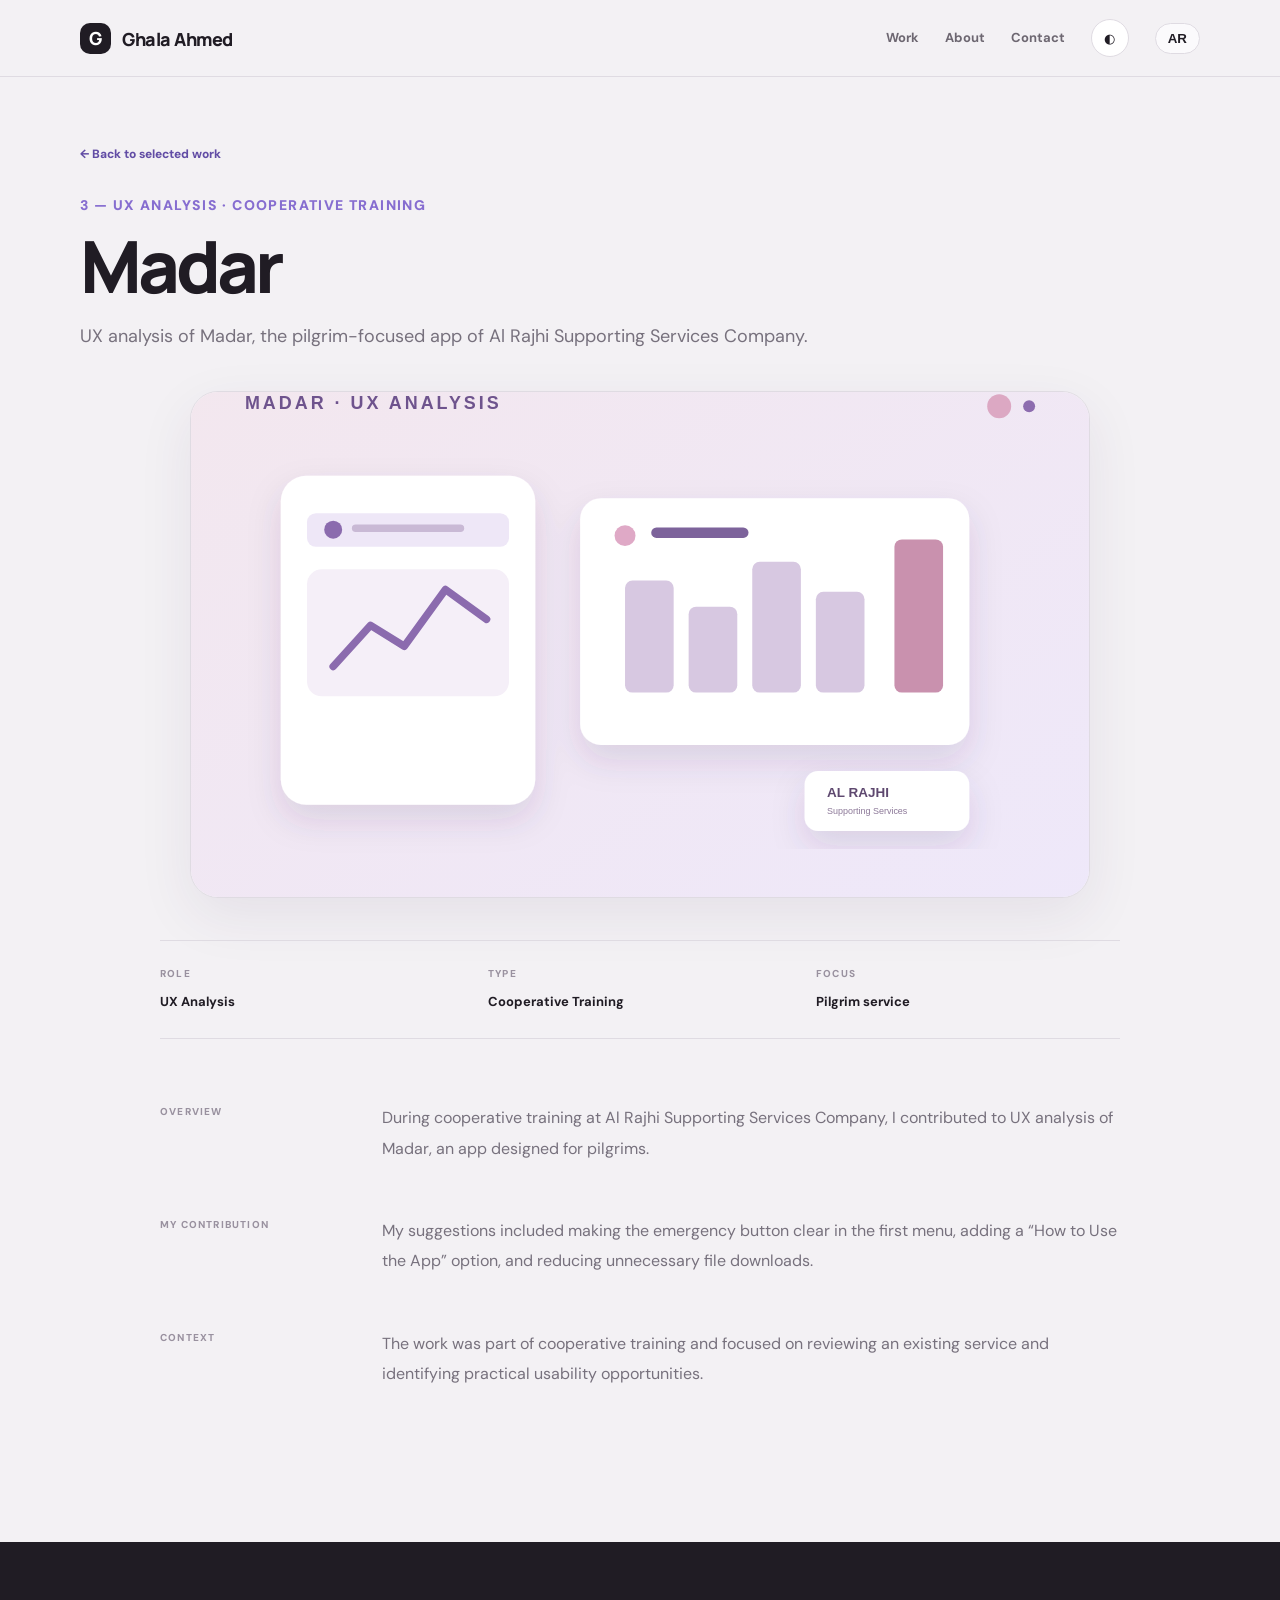
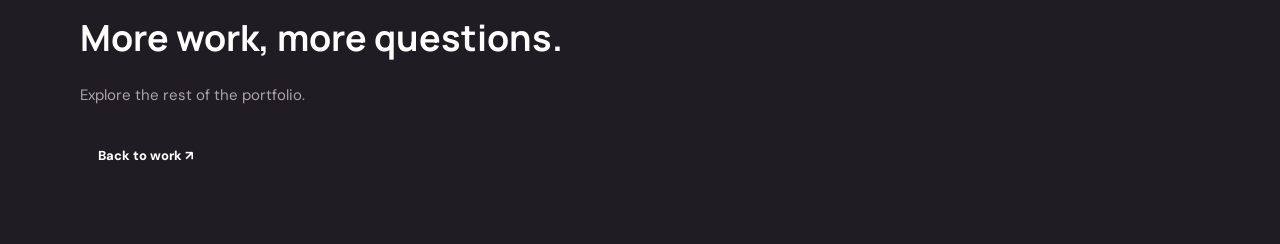
==== projects/madar.html @ daa58c5f "Add files via upload" ====
<!doctype html><html lang="en" dir="ltr"><head><meta charset="utf-8"><meta name="viewport" content="width=device-width,initial-scale=1"><title>Madar — Ghala Ahmed</title><link rel="preconnect" href="https://fonts.googleapis.com"><link rel="preconnect" href="https://fonts.gstatic.com" crossorigin><link href="https://fonts.googleapis.com/css2?family=DM+Sans:wght@400;500;600;700&family=Manrope:wght@600;700;800&family=IBM+Plex+Sans+Arabic:wght@400;500;600;700&display=swap" rel="stylesheet"><link rel="stylesheet" href="../assets/style.css"><link rel="stylesheet" href="_case.css"></head><body><header><nav class="nav wrap"><a class="logo" href="../index.html"><span>G</span> Ghala Ahmed</a><div class="links"><a href="../index.html#work" data-en="Work" data-ar="الأعمال">Work</a><a href="../index.html#about" data-en="About" data-ar="نبذة">About</a><a href="../index.html#contact" data-en="Contact" data-ar="التواصل">Contact</a><button id="theme" type="button" aria-label="Toggle theme">◐</button><button id="lang" type="button">AR</button></div></nav></header><main><div class="wrap case"><a class="back" href="../index.html#work" data-en="← Back to selected work" data-ar="→ العودة إلى الأعمال">← Back to selected work</a><p class="eyebrow" data-en="3 — UX ANALYSIS · COOPERATIVE TRAINING" data-ar="3 — تحليل UX · تدريب تعاوني">3 — UX ANALYSIS · COOPERATIVE TRAINING</p><h1 data-en="Madar" data-ar="مدار">Madar</h1><p class="intro" data-en="UX analysis of Madar, the pilgrim-focused app of Al Rajhi Supporting Services Company." data-ar="تحليل لتطبيق مدار المخصص للحجاج والتابع لشركة الراجحي للخدمات المساندة.">UX analysis of Madar, the pilgrim-focused app of Al Rajhi Supporting Services Company.</p><div class="case-hero"><img class="case-hero-image" src="../assets/project-covers/madar.svg" alt="Madar project visual"></div><div class="case-body"><div class="meta2"><div><small data-en="ROLE" data-ar="الدور">ROLE</small><b data-en="UX Analysis" data-ar="تحليل UX">UX Analysis</b></div><div><small data-en="TYPE" data-ar="نوع المشروع">TYPE</small><b data-en="Cooperative Training" data-ar="تدريب تعاوني">Cooperative Training</b></div><div><small data-en="FOCUS" data-ar="التركيز">FOCUS</small><b data-en="Pilgrim service" data-ar="خدمة الحجاج">Pilgrim service</b></div></div><section class="case-section"><small data-en="OVERVIEW" data-ar="نظرة عامة">OVERVIEW</small><div><p data-en="During cooperative training at Al Rajhi Supporting Services Company, I contributed to UX analysis of Madar, an app designed for pilgrims." data-ar="خلال التدريب التعاوني في شركة الراجحي للخدمات المساندة، ساهمت في تحليل تجربة المستخدم لتطبيق مدار، وهو تطبيق مخصص للحجاج.">During cooperative training at Al Rajhi Supporting Services Company, I contributed to UX analysis of Madar, an app designed for pilgrims.</p></div></section><section class="case-section"><small data-en="MY CONTRIBUTION" data-ar="مساهمتي">MY CONTRIBUTION</small><div><p data-en="My suggestions included making the emergency button clear in the first menu, adding a “How to Use the App” option, and reducing unnecessary file downloads." data-ar="شملت اقتراحاتي جعل زر الطوارئ واضحًا في القائمة الأولى، وإضافة خيار «كيفية استخدام التطبيق»، وتقليل الحاجة إلى تنزيل الملفات غير الضرورية.">My suggestions included making the emergency button clear in the first menu, adding a “How to Use the App” option, and reducing unnecessary file downloads.</p></div></section><section class="case-section"><small data-en="CONTEXT" data-ar="السياق">CONTEXT</small><div><p data-en="The work was part of cooperative training and focused on reviewing an existing service and identifying practical usability opportunities." data-ar="كان العمل جزءًا من التدريب التعاوني وركز على مراجعة خدمة قائمة وتحديد فرص عملية لتحسين سهولة الاستخدام.">The work was part of cooperative training and focused on reviewing an existing service and identifying practical usability opportunities.</p></div></section></div></div></main><section class="end"><div class="wrap"><h2 data-en="More work, more questions." data-ar="المزيد من الأعمال، والمزيد من الأفكار.">More work, more questions.</h2><p data-en="Explore the rest of the portfolio." data-ar="استكشف بقية البورتفوليو.">Explore the rest of the portfolio.</p><a class="btn" href="../index.html#work" data-en="Back to work ↗" data-ar="العودة إلى الأعمال ↗">Back to work ↗</a></div></section><script src="../assets/script.js"></script></body></html>
---- assets/style.css ----
*{box-sizing:border-box}:root{--bg:#fcfbfd;--surface:#fff;--ink:#201c24;--muted:#77717d;--line:#e9e4ed;--purple:#866dd0;--purple-dark:#624da5;--lilac:#eee9fa;--pink:#f5e1ea;--dark:#201c24}html{scroll-behavior:smooth}body{margin:0;background:var(--bg);color:var(--ink);font:15px/1.7 "DM Sans",sans-serif;-webkit-font-smoothing:antialiased}body[dir="rtl"]{font-family:"IBM Plex Sans Arabic","DM Sans",sans-serif}a{color:inherit;text-decoration:none}.wrap{width:min(1120px,calc(100% - 48px));margin-inline:auto}header{position:sticky;top:0;z-index:20;background:rgba(252,251,253,.9);backdrop-filter:blur(18px);border-bottom:1px solid var(--line)}.nav{height:76px;display:flex;align-items:center;justify-content:space-between}.logo{font:800 18px Manrope,sans-serif;letter-spacing:-.03em}.logo span{display:inline-grid;place-items:center;width:31px;height:31px;border-radius:10px;background:var(--ink);color:#fff;margin-inline-end:8px}.links{display:flex;align-items:center;gap:26px;font-size:13px;font-weight:700}.links a{color:#6d6771;transition:.2s}.links a:hover{color:var(--ink)}#lang{border:1px solid var(--line);background:#fff;border-radius:999px;padding:7px 12px;font-weight:800;cursor:pointer;color:var(--ink)}.menu{display:none;border:0;background:transparent;font-size:22px}.hero{min-height:650px;display:grid;grid-template-columns:minmax(0,1.05fr) minmax(360px,.95fr);gap:60px;align-items:center;padding:74px 0 88px}.eyebrow{margin:0 0 17px;color:var(--purple-dark);font-size:10px;line-height:1.4;letter-spacing:.14em;text-transform:uppercase;font-weight:800}.hero h1,h2,h3{font-family:Manrope,"DM Sans",sans-serif}.hero h1{font-size:clamp(48px,5.5vw,68px);line-height:1.06;letter-spacing:-.055em;max-width:760px;margin:0}.hero-p{max-width:610px;margin:25px 0;color:var(--muted);font-size:17px}.actions{display:flex;align-items:center;gap:22px}.btn{display:inline-flex;align-items:center;justify-content:center;background:var(--ink);color:#fff;border-radius:999px;padding:12px 18px;font-weight:800;font-size:13px}.quiet{font-weight:800;font-size:13px}.hero-art{height:500px;position:relative;display:grid;place-items:center}.orb{position:absolute;border-radius:50%}.orb-a{width:370px;height:370px;background:var(--lilac);inset:8% 4% auto auto}.orb-b{width:145px;height:145px;background:var(--pink);inset:auto auto 8% 8%}.hero-panel{position:relative;z-index:2;width:315px;height:405px;border:1px solid #e2dce8;background:rgba(255,255,255,.95);border-radius:30px;padding:25px;box-shadow:0 30px 80px rgba(61,43,86,.12);transform:rotate(4deg)}.panel-top{display:flex;gap:5px}.panel-top i{width:7px;height:7px;background:#d8d0df;border-radius:50%}.panel-title{height:70px;width:68%;border-radius:16px;background:var(--lilac);margin-top:43px}.panel-row{display:grid;grid-template-columns:1fr 1fr;gap:12px;margin-top:14px}.panel-row span{height:72px;border-radius:15px;background:#f4eef8}.panel-row span:last-child{background:var(--pink)}.panel-row.small{grid-template-columns:1fr 1fr 1fr}.panel-row.small span{height:55px;background:#f7f5f8}.panel-button{height:46px;border-radius:13px;background:var(--ink);position:absolute;left:25px;right:25px;bottom:25px}.hero-note{position:absolute;z-index:3;padding:9px 13px;background:#fff;border:1px solid var(--line);border-radius:12px;box-shadow:0 14px 35px rgba(48,32,64,.09);font-size:11px;font-weight:800}.note-a{right:0;top:23%}.note-b{left:2%;bottom:19%;background:var(--ink);color:#fff;border-color:var(--ink)}.section{padding:112px 0}.section-title{margin-bottom:42px;max-width:820px}.section-title h2{font-size:clamp(36px,4.3vw,54px);line-height:1.08;letter-spacing:-.05em;margin:0}.featured{display:grid;grid-template-columns:.82fr 1.18fr;min-height:510px;background:var(--lilac);border-radius:28px;overflow:hidden;transition:.3s}.featured:hover,.card:hover{transform:translateY(-4px);box-shadow:0 24px 60px rgba(55,39,73,.1)}.feature-copy{padding:48px;display:flex;flex-direction:column;align-items:flex-start}.project-no{font-size:11px;font-weight:800;color:#958e9c;margin-bottom:12px}.tag{display:inline-flex;align-items:center;background:rgba(255,255,255,.7);color:var(--purple-dark);padding:6px 9px;border-radius:999px;font-size:9px;letter-spacing:.08em;font-weight:800;line-height:1.3}.feature-copy h3{font-size:62px;letter-spacing:-.06em;line-height:1;margin:25px 0 8px}.feature-copy p{max-width:390px;color:#67606e;margin:0}.feature-copy strong{margin-top:auto;font-size:13px}.feature-visual{position:relative;background:linear-gradient(135deg,#ddd3f5,#f6e0e9);display:flex;align-items:center;justify-content:center;overflow:hidden}.feature-visual>span{position:absolute;right:25px;bottom:22px;font:800 10px Manrope;letter-spacing:.16em;color:#68577a88}.device{width:165px;height:340px;border:7px solid var(--ink);background:#fff;border-radius:27px;padding:12px;box-shadow:0 25px 55px rgba(50,36,70,.18)}.device b{display:block;height:72px;border-radius:12px;background:#ece5f8;margin-top:12px}.device i{display:block;height:45px;border-radius:11px;background:#f6f4f8;margin-top:9px}.d-one{transform:rotate(-7deg) translateX(25px);z-index:2}.d-two{transform:rotate(7deg) translateX(-25px);margin-top:45px}.grid{display:grid;grid-template-columns:1fr 1fr;gap:20px;margin-top:20px}.card{background:#fff;border:1px solid var(--line);border-radius:26px;overflow:hidden;transition:.3s}.art{height:255px;position:relative;overflow:hidden}.donation{background:#ece7fa;display:grid;place-items:center}.mini-screen{width:205px;height:195px;border-radius:19px;background:#fff;padding:22px;box-shadow:0 18px 35px rgba(62,47,86,.12);transform:rotate(-4deg)}.mini-screen span{display:block;width:45%;height:10px;background:#dcd3f0;border-radius:20px}.mini-screen b{display:block;height:55px;background:#eee9fa;border-radius:12px;margin-top:18px}.mini-screen i{display:block;height:12px;background:#f0edf3;border-radius:20px;margin-top:10px}.donation>em{position:absolute;right:34px;bottom:27px;width:54px;height:54px;border-radius:50%;display:grid;place-items:center;background:var(--ink);color:#fff;font-style:normal;font-size:26px}.madar{background:#f5e2eb}.route{position:absolute;inset:30px;background:linear-gradient(32deg,transparent 47%,#fff 48% 50%,transparent 51%),linear-gradient(-35deg,transparent 48%,#fff 49% 51%,transparent 52%);background-size:58px 58px}.pin{position:absolute;left:50%;top:50%;transform:translate(-50%,-50%);width:58px;height:58px;border-radius:50%;display:grid;place-items:center;background:var(--purple);color:#fff;font-size:24px}.madar label{position:absolute;bottom:20px;right:22px;padding:7px 10px;background:#fff;border-radius:9px;font-size:9px;font-weight:800}.coffee{background:#e8ded6;display:grid;place-items:center}.coffee-cup{font-size:95px;line-height:1}.coffee>span{position:absolute;left:20px;bottom:18px;background:#fff;padding:10px 12px;border-radius:12px;font:800 13px Manrope;line-height:1.05}.guide{background:linear-gradient(135deg,#eee8fa,#f4dfe8);display:grid;place-items:center}.guide-card{width:235px;height:150px;border-radius:20px;background:#fff;box-shadow:0 20px 45px rgba(55,39,73,.13);padding:22px;position:relative}.guide-card span{font:800 18px Manrope;letter-spacing:.08em}.guide-card b{position:absolute;right:22px;top:20px;color:var(--purple);font-size:20px}.guide-card small{position:absolute;left:22px;bottom:20px;color:#948b99;font-weight:800;letter-spacing:.12em}.card-copy{padding:24px 25px 27px}.card-copy h3{font-size:27px;letter-spacing:-.04em;line-height:1.1;margin:9px 0 6px}.card-copy p{color:var(--muted);margin:0 0 18px;min-height:50px;font-size:13px}.card-copy>b{font-size:12px}.about{background:#fff;border-block:1px solid var(--line)}.two{display:grid;grid-template-columns:.78fr 1.22fr;gap:95px}.two h2{font-size:clamp(38px,4.4vw,56px);line-height:1.06;letter-spacing:-.05em;margin:0}.about-copy{max-width:680px;color:var(--muted);font-size:16px}.about-copy .lead{font-size:23px;line-height:1.4;color:var(--ink);font-weight:600;margin-top:0}.meta{display:grid;grid-template-columns:1fr 1fr;gap:25px;border-top:1px solid var(--line);margin-top:35px;padding-top:20px}.meta small,.timeline small{display:block;color:#99919f;font-size:9px;letter-spacing:.13em;font-weight:800}.meta b{font-size:12px}.skills{display:grid;grid-template-columns:1fr 1fr;gap:18px}.skills article{background:#fff;border:1px solid var(--line);border-radius:21px;padding:27px;min-height:200px}.skills article>b{display:grid;place-items:center;width:40px;height:40px;border-radius:12px;background:var(--lilac);color:var(--purple-dark)}.skills h3{font-size:20px;margin:18px 0 6px}.skills p{color:var(--muted);font-size:12px;margin:0}.dark{background:var(--dark);color:#fff}.dark .eyebrow{color:#b8a7ea}.dark .section-title h2{color:#fff}.approach{display:grid;grid-template-columns:repeat(4,1fr);border:1px solid #403b44}.approach article{padding:26px;min-height:245px;border-inline-end:1px solid #403b44}.approach article:last-child{border:0}.approach small{color:#b8a7ea;font-weight:800}.approach h3{font-size:23px;margin-top:63px}.approach p{font-size:12px;color:#aaa5ad}.timeline{max-width:820px;margin-inline-start:auto;border-inline-start:1px solid #d9d3df;padding-inline-start:36px}.timeline>div{padding-bottom:45px}.timeline h3{font-size:23px;margin:4px 0}.timeline p{color:var(--muted);margin:0}.contact{padding:112px 0;text-align:center;background:linear-gradient(135deg,#eee8fa,#f8e7ef)}.contact h2{font-size:clamp(45px,6vw,72px);line-height:1.02;letter-spacing:-.055em;max-width:760px;margin:0 auto}.contact>div>p:not(.eyebrow){max-width:520px;margin:22px auto;color:var(--muted)}.email{display:inline-block;font:700 clamp(20px,2.7vw,30px) Manrope;border-bottom:2px solid var(--purple);padding-bottom:5px}.contact-details{display:flex;justify-content:center;gap:24px;margin-top:27px;font-size:12px;font-weight:800}.contact-details a:hover{color:var(--purple-dark)}footer{background:var(--dark);color:#aaa5ad;padding:23px 0;font-size:11px}footer .wrap{display:flex;justify-content:space-between;align-items:center;gap:18px}footer b{font:800 15px Manrope;color:#fff}.reveal{opacity:0;transform:translateY(15px);transition:.65s ease}.reveal.show{opacity:1;transform:none}[dir="rtl"] .hero,[dir="rtl"] .section-title,[dir="rtl"] .two,[dir="rtl"] .feature-copy,[dir="rtl"] .card-copy,[dir="rtl"] .timeline{text-align:right}[dir="rtl"] .hero h1,[dir="rtl"] .section-title h2,[dir="rtl"] .two h2,[dir="rtl"] .contact h2{letter-spacing:0}[dir="rtl"] .links{font-family:"IBM Plex Sans Arabic",sans-serif}[dir="rtl"] .tag{letter-spacing:0}.mobile-only{display:none}@media(max-width:850px){.hero{grid-template-columns:1fr;gap:30px;padding-top:60px}.hero-art{height:400px}.two{grid-template-columns:1fr;gap:30px}.featured{grid-template-columns:1fr}.feature-visual{min-height:420px}.approach{grid-template-columns:1fr 1fr}.approach article:nth-child(2){border-inline-end:0;border-bottom:1px solid #403b44}.approach article{border-bottom:1px solid #403b44}}@media(max-width:650px){.wrap{width:calc(100% - 30px)}.nav{height:68px}.menu{display:block}.links{display:none;position:absolute;top:68px;left:15px;right:15px;background:#fff;border:1px solid var(--line);padding:17px;border-radius:17px;box-shadow:0 20px 45px rgba(48,32,64,.1);flex-direction:column;align-items:stretch;gap:13px}.links.open{display:flex}.hero{padding:55px 0 70px}.hero h1{font-size:43px}.hero-p{font-size:15px}.hero-art{height:350px}.hero-panel{width:255px;height:325px}.orb-a{width:290px;height:290px}.hero-note{font-size:10px}.section{padding:82px 0}.section-title h2{font-size:37px}.grid,.skills,.approach{grid-template-columns:1fr}.approach article,.approach article:nth-child(2){border-inline-end:0}.featured{min-height:0}.feature-copy{padding:31px}.feature-copy h3{font-size:50px}.feature-visual{min-height:360px}.device{width:145px;height:300px}.art{height:230px}.two{gap:25px}.about-copy{font-size:15px}.meta{grid-template-columns:1fr}.contact{padding:82px 0}.contact-details{flex-wrap:wrap}footer .wrap{flex-direction:column;text-align:center}}


/* Portfolio refinement — October 2026 */
.eyebrow{font-size:12px;font-weight:850;letter-spacing:.11em}
[dir="rtl"] .eyebrow{font-size:13px;letter-spacing:0;font-weight:700}
.hero{min-height:610px;grid-template-columns:minmax(0,.92fr) minmax(430px,1.08fr);gap:54px;padding:58px 0 72px}
.hero h1{font-size:clamp(42px,4.65vw,60px);line-height:1.08;max-width:680px}
.hero-p{font-size:16px;max-width:560px}
.hero-art.hero-image-wrap{height:500px;display:block;position:relative}
.hero-image-frame{position:absolute;inset:12px 0 0 0;border-radius:34px;overflow:hidden;background:#eee9fa;border:1px solid #e5ddec;box-shadow:0 28px 70px rgba(61,43,86,.14);transform:rotate(1.2deg)}
.hero-image-frame:after{content:"";position:absolute;inset:0;background:linear-gradient(180deg,rgba(255,255,255,.03),rgba(112,81,143,.08));pointer-events:none}
.hero-image-frame img{width:100%;height:100%;display:block;object-fit:cover;object-position:center;border-radius:34px}
.hero-float{position:absolute;z-index:3;padding:10px 14px;border:1px solid var(--line);border-radius:13px;background:rgba(255,255,255,.94);box-shadow:0 14px 35px rgba(48,32,64,.1);font-size:11px;font-weight:800}
.float-one{right:-10px;top:58px;color:var(--purple-dark)}
.float-two{left:-18px;bottom:46px;background:var(--ink);border-color:var(--ink);color:#fff}
.section-title{margin-bottom:48px}
.section-title h2{font-size:clamp(34px,3.9vw,50px)}
.about-copy{font-size:16px}
.about-copy .lead{font-size:22px}
.approach{border:0;gap:16px;grid-template-columns:repeat(4,1fr)}
.approach article{position:relative;min-height:265px;padding:28px;border:1px solid #454049!important;border-radius:22px;background:linear-gradient(145deg,#28232c,#211e24);overflow:hidden;transition:transform .28s ease,background .28s ease,border-color .28s ease,box-shadow .28s ease}
.approach article:before{content:"";position:absolute;width:120px;height:120px;border-radius:50%;right:-55px;top:-55px;background:rgba(184,167,234,.12);transition:transform .35s ease}
.approach article:hover{transform:translateY(-8px);background:linear-gradient(145deg,#30293a,#242027);border-color:#75629f!important;box-shadow:0 22px 50px rgba(0,0,0,.22)}
.approach article:hover:before{transform:scale(1.7)}
.approach small{position:relative;z-index:1;font-size:11px}
.approach h3{position:relative;z-index:1;font-size:26px;margin:58px 0 10px}
.approach p{position:relative;z-index:1;font-size:13px;line-height:1.75;margin:0;max-width:250px;color:#bdb7c1}
.approach article:hover p{color:#e1dce4}
[dir="rtl"] .approach article{text-align:right}
[dir="rtl"] .approach p{max-width:100%}
@media(max-width:850px){.hero{grid-template-columns:1fr}.hero-art.hero-image-wrap{height:420px}.approach{grid-template-columns:1fr 1fr}}
@media(max-width:650px){.hero{padding:48px 0 64px}.hero h1{font-size:40px}.hero-art.hero-image-wrap{height:330px}.hero-image-frame{border-radius:25px}.hero-image-frame img{border-radius:25px}.float-one{right:5px;top:25px}.float-two{left:5px;bottom:25px}.approach{grid-template-columns:1fr}.approach article{min-height:225px}.approach h3{margin-top:45px}}

/* Interactive portfolio refinement */
:root{--ease:cubic-bezier(.2,.75,.2,1)}
body{overflow-x:hidden}
body:before{content:"";position:fixed;z-index:9998;top:0;left:0;width:100%;height:3px;background:linear-gradient(90deg,var(--accent),var(--purple),#b8a7ea);transform:scaleX(0);transform-origin:left;pointer-events:none}
.nav{position:relative}
.links button#theme{border:1px solid var(--line);background:#fff;color:var(--ink);border-radius:999px;width:38px;height:38px;cursor:pointer;transition:.25s var(--ease)}
.links button#theme:hover{transform:rotate(18deg) scale(1.08);border-color:var(--purple)}
.eyebrow{font-size:14px!important;font-weight:850!important;line-height:1.35;letter-spacing:.1em!important;color:var(--purple)!important}
[dir="rtl"] .eyebrow{font-size:15px!important;letter-spacing:0!important}
.section-title h2{font-weight:750}
.hero h1{font-weight:750}
.hero-image-frame{transform:rotate(0deg);transition:transform .5s var(--ease),box-shadow .5s var(--ease)}
.hero-image-frame:hover{transform:rotate(-1deg) translateY(-5px);box-shadow:0 38px 90px rgba(61,43,86,.2)}
.image-visual,.image-art{position:relative;overflow:hidden}
.image-visual img,.image-art img{width:100%;height:100%;object-fit:cover;display:block;transition:transform .7s var(--ease),filter .5s ease}
.image-visual:hover img,.image-art:hover img{transform:scale(1.055)}
.image-visual:after,.image-art:after{content:"";position:absolute;inset:0;background:linear-gradient(135deg,rgba(255,255,255,.12),transparent 42%,rgba(112,81,143,.08));pointer-events:none}
.image-visual .visual-glow{position:absolute;width:180px;height:180px;border-radius:50%;right:-70px;bottom:-80px;background:rgba(223,169,198,.32);filter:blur(20px);transition:.5s var(--ease)}
.image-visual:hover .visual-glow{transform:scale(1.35)}
.art-badge{position:absolute;z-index:2;left:16px;bottom:14px;background:rgba(255,255,255,.9);backdrop-filter:blur(10px);padding:8px 11px;border-radius:999px;font:800 9px Manrope;color:var(--purple-dark);letter-spacing:.08em}
.card,.featured,.skills article,.approach article{will-change:transform}
.card{transition:transform .35s var(--ease),box-shadow .35s var(--ease),border-color .35s var(--ease)}
.card:hover{box-shadow:0 24px 55px rgba(48,32,64,.12);border-color:#d9c8e8}
.card-copy h3{font-weight:760}
.featured{transition:transform .4s var(--ease),box-shadow .4s var(--ease),border-color .4s var(--ease)}
.featured:hover{transform:translateY(-7px);box-shadow:0 28px 70px rgba(48,32,64,.12);border-color:#d8c8e6}
.featured .feature-copy{position:relative;z-index:2}
.approach article{cursor:pointer;transform-style:preserve-3d}
 .approach article{position:relative;cursor:pointer;transform-style:preserve-3d;transition:transform .35s var(--ease),box-shadow .35s var(--ease),background .35s var(--ease),border-color .35s var(--ease)}
.approach article:hover{background:rgba(184,167,234,.07);box-shadow:inset 0 -3px 0 var(--purple),0 18px 42px rgba(48,32,64,.16);transform:translateY(-5px)}
.approach article:hover h3{transform:translateX(3px)}
[dir="rtl"] .approach article:hover h3{transform:translateX(-3px)}
.approach h3{transition:transform .3s var(--ease)}
.reveal{transition:opacity .7s var(--ease),transform .7s var(--ease)}
.reveal.show{opacity:1;transform:none}
.card:nth-child(1),.skills article:nth-child(1),.approach article:nth-child(1){transition-delay:.03s}
.card:nth-child(2),.skills article:nth-child(2),.approach article:nth-child(2){transition-delay:.08s}
.card:nth-child(3),.skills article:nth-child(3),.approach article:nth-child(3){transition-delay:.13s}
.card:nth-child(4),.skills article:nth-child(4),.approach article:nth-child(4){transition-delay:.18s}
body.dark-mode{--ink:#f7f3fa;--muted:#b8b0bf;--line:#3d3544;--cream:#17131b;--white:#1f1a22;background:#17131b;color:var(--ink)}
body.dark-mode header{background:rgba(23,19,27,.86);border-color:#3d3544}
body.dark-mode .about,body.dark-mode .card,body.dark-mode .skills article{background:#1f1a22;border-color:#3d3544}
body.dark-mode .hero-image-frame{border-color:#403746}
body.dark-mode .links{background:#1f1a22}
body.dark-mode .links button#theme{background:#28212c;color:#fff;border-color:#493c50}
body.dark-mode .contact{background:linear-gradient(135deg,#2b2134,#281d29)}
body.dark-mode footer{background:#100d12}
body.dark-mode .quiet{color:#d9d0df}
body.dark-mode .meta{border-color:#3d3544}
@media (prefers-reduced-motion:reduce){*,*:before,*:after{scroll-behavior:auto!important;transition-duration:.01ms!important;animation-duration:.01ms!important}}
.links a{position:relative}
.links a:after{content:"";position:absolute;left:50%;bottom:-8px;width:0;height:2px;border-radius:99px;background:var(--purple);transform:translateX(-50%);transition:.25s var(--ease)}
.links a:hover:after,.links a.active:after{width:18px}
body:after{content:"";position:fixed;top:0;left:0;width:100%;height:3px;background:linear-gradient(90deg,var(--accent),var(--purple));transform:scaleX(var(--scroll-progress,0));transform-origin:left;z-index:9999;pointer-events:none}
/* Crisp project visuals */
.image-visual img, .image-art img { width:100%; height:100%; object-fit:cover; display:block; image-rendering:auto; }
.image-visual, .image-art { overflow:hidden; background:#fcfaff; }
.image-visual img, .image-art img { transition:transform .65s cubic-bezier(.2,.75,.25,1), filter .45s ease; }
.featured:hover .feature-visual img, .card:hover .image-art img { transform:scale(1.035); filter:saturate(1.04); }
.hero-image-frame { overflow:hidden; }
.hero-image-frame img { width:100%; height:100%; object-fit:cover; object-position:center; display:block; }
@media (max-width: 800px){ .hero-image-frame img{object-position:center;} }


/* Image-free visual system */
.hero-visual-clean{position:absolute;inset:0;border-radius:34px;background:linear-gradient(135deg,#f7effb,#f8e7ef 58%,#eee7fa);overflow:hidden;border:1px solid #e5ddec;box-shadow:0 28px 70px rgba(61,43,86,.14)}
.hero-visual-clean .visual-grid{position:absolute;inset:0;background-image:linear-gradient(rgba(112,81,143,.06) 1px,transparent 1px),linear-gradient(90deg,rgba(112,81,143,.06) 1px,transparent 1px);background-size:34px 34px;mask-image:linear-gradient(to bottom,transparent,black 25%,black 75%,transparent)}
.visual-orb{position:absolute;border-radius:50%;filter:blur(.2px)}
.visual-orb.orb-a{width:310px;height:310px;right:-70px;top:-75px;background:#e9ddf4}.visual-orb.orb-b{width:230px;height:230px;left:-60px;bottom:-60px;background:#f7e5ee}
.visual-device{position:absolute;left:50%;top:50%;width:230px;height:330px;transform:translate(-50%,-47%) rotate(-5deg);border:8px solid #4f386d;border-radius:30px;background:#fff;box-shadow:0 30px 55px rgba(61,43,86,.22);padding:22px}
.visual-device span{display:block;width:42%;height:9px;background:#d9c9e9;border-radius:99px;margin-bottom:14px}.visual-device span:nth-child(2){width:72%}.visual-device span:nth-child(3){width:55%}.visual-device b{display:block;height:105px;border-radius:18px;background:linear-gradient(135deg,#eee6f8,#f7dfe9);margin-top:24px}.visual-device i{display:block;height:13px;width:72%;background:#eeeaf1;border-radius:99px;margin-top:14px}.visual-device i:last-child{width:48%}
.visual-card{position:absolute;background:rgba(255,255,255,.88);border:1px solid rgba(112,81,143,.16);box-shadow:0 18px 35px rgba(61,43,86,.12);border-radius:18px;padding:15px 18px;backdrop-filter:blur(10px);animation:floatCard 4.5s ease-in-out infinite}.visual-card strong{display:block;color:#70518f;font:800 18px Manrope}.visual-card small{color:#6f6878}.card-a{left:9%;top:23%}.card-b{right:8%;bottom:24%;animation-delay:-2s}.visual-dot{position:absolute;width:14px;height:14px;border-radius:50%;background:#dfa9c6;box-shadow:0 0 0 8px rgba(223,169,198,.18)}.dot-a{left:23%;bottom:22%}.dot-b{right:20%;top:18%;background:#8b6bae}
@keyframes floatCard{50%{transform:translateY(-8px)}}
.css-project-visual{position:relative;overflow:hidden}.sehatna-visual{background:linear-gradient(135deg,#f4ecfa,#f8e4ee)}.visual-label{position:absolute;top:24px;left:26px;font:800 13px Manrope;letter-spacing:.14em;color:#70518f}.mock-phone{position:absolute;width:100px;height:190px;border:6px solid #4f386d;border-radius:20px;background:#fff;box-shadow:0 20px 35px rgba(61,43,86,.16);top:45px}.phone-one{left:23%;transform:rotate(-8deg)}.phone-two{left:48%;transform:rotate(8deg)}.mock-dashboard{position:absolute;right:8%;top:55px;width:145px;height:130px;background:#fff;border:1px solid #e5ddec;border-radius:18px;padding:16px;box-shadow:0 20px 35px rgba(61,43,86,.12)}.mock-dashboard b,.mock-dashboard i{display:block;border-radius:99px;background:#e9ddf4;height:9px;margin-bottom:10px}.mock-dashboard b{width:60%;height:13px;background:#8b6bae}.mock-dashboard i:nth-of-type(2){width:78%}.mock-dashboard i:nth-of-type(3){width:52%}
.donation-visual{background:#f0ebf8}.research-card{position:absolute;left:20%;top:42px;width:58%;height:160px;border-radius:18px;background:#fff;box-shadow:0 20px 35px rgba(61,43,86,.12);padding:22px}.research-card span{display:block;width:35%;height:12px;border-radius:99px;background:#8b6bae}.research-card b{display:block;width:80%;height:48px;border-radius:12px;background:#eee8f8;margin-top:18px}.research-card i{display:block;width:68%;height:8px;border-radius:99px;background:#e9e3ed;margin-top:10px}.research-dot{position:absolute;right:16%;bottom:38px;width:50px;height:50px;border-radius:50%;display:grid;place-items:center;background:#dfa9c6;color:#fff;font-weight:800}
.madar-visual{background:#f5e7ee}.map-line{position:absolute;width:70%;height:70%;left:15%;top:15%;background:linear-gradient(35deg,transparent 47%,#8b6bae 48% 51%,transparent 52%),linear-gradient(-25deg,transparent 47%,#c9b6d9 48% 51%,transparent 52%);opacity:.8}.map-pin{position:absolute;left:48%;top:38%;width:58px;height:58px;border-radius:50%;background:#8b6bae;color:#fff;display:grid;place-items:center;font-size:28px;box-shadow:0 12px 25px rgba(112,81,143,.25)}.map-card{position:absolute;right:8%;bottom:22px;background:#fff;padding:13px 16px;border-radius:14px;box-shadow:0 14px 28px rgba(61,43,86,.12)}.map-card b,.map-card small{display:block}.map-card small{color:#8b6bae;margin-top:3px}
.coffee-visual{background:#eee4dd}.coffee-screen{position:absolute;left:24%;top:28px;width:52%;height:190px;background:#fff;border-radius:22px;padding:22px;box-shadow:0 20px 35px rgba(61,43,86,.14);transform:rotate(-4deg)}.coffee-screen b,.coffee-screen strong{display:block;font:800 18px Manrope;color:#4b3a32}.coffee-screen strong{font-size:28px;color:#8b6bae}.coffee-screen span{display:block;width:60%;height:60px;background:#f1e8e1;border-radius:14px;margin-top:15px}.coffee-screen i{display:inline-block;width:38%;height:8px;background:#ddd1c9;border-radius:99px;margin:12px 7px 0 0}.coffee-orb{position:absolute;right:10%;bottom:25px;width:70px;height:70px;border-radius:50%;background:#dfa9c6}
.guide-visual{background:linear-gradient(135deg,#eee8fa,#f5e1eb)}.guide-phone{position:absolute;left:34%;top:26px;width:38%;height:195px;background:#fff;border:6px solid #4f386d;border-radius:24px;padding:20px;box-shadow:0 20px 35px rgba(61,43,86,.16);transform:rotate(4deg)}.guide-phone b{font:800 16px Manrope;color:#70518f}.guide-phone span{display:block;height:65px;border-radius:12px;background:#ece5f6;margin-top:14px}.guide-phone i{display:block;width:75%;height:8px;background:#e6dfe9;border-radius:99px;margin-top:10px}.guide-pin{position:absolute;right:17%;bottom:36px;width:52px;height:52px;border-radius:50%;display:grid;place-items:center;background:#dfa9c6;color:#fff;font-size:24px}
@media(max-width:650px){.hero-visual-clean{border-radius:25px}.visual-device{width:175px;height:260px}.visual-card{padding:11px 13px}.visual-card strong{font-size:15px}.visual-card small{font-size:10px}.mock-dashboard{display:none}.phone-one{left:29%}.phone-two{left:43%}.research-card{left:12%;width:76%}.guide-phone{left:28%;width:45%}}

/* Certificates */
.certificates-section{padding-top:90px}
.cert-grid{display:grid;grid-template-columns:repeat(3,minmax(0,1fr));gap:20px}
.cert-card{display:flex;flex-direction:column;background:#fff;border:1px solid var(--line);border-radius:22px;overflow:hidden;transition:transform .35s var(--ease),box-shadow .35s var(--ease),border-color .35s var(--ease)}
.cert-card:hover{transform:translateY(-5px);box-shadow:0 22px 50px rgba(48,32,64,.11);border-color:#d9c8e8}
.cert-thumb{height:190px;background:#f3eef8;overflow:hidden;border-bottom:1px solid var(--line)}
.cert-thumb img{width:100%;height:100%;display:block;object-fit:cover;object-position:center}
.cert-copy{padding:20px 21px 22px}
.cert-type{display:inline-block;color:var(--purple-dark);font-size:9px;letter-spacing:.1em;font-weight:800;line-height:1.4}
.cert-copy h3{font-size:20px;line-height:1.15;letter-spacing:-.035em;margin:9px 0 8px}
.cert-copy p{color:var(--muted);font-size:12px;line-height:1.65;margin:0}
body.dark-mode .cert-card{background:#1f1a22;border-color:#3d3544}
body.dark-mode .cert-thumb{background:#29222f;border-color:#3d3544}
body.dark-mode .cert-card:hover{border-color:#5a4a67;box-shadow:0 22px 50px rgba(0,0,0,.22)}
body.dark-mode .cert-type{color:#b8a7ea}
@media(max-width:900px){.cert-grid{grid-template-columns:1fr 1fr}}
@media(max-width:650px){.cert-grid{grid-template-columns:1fr}.cert-thumb{height:220px}}

/* Soft visual refresh: warmer whites + subtle section atmosphere */
:root{--bg:#f6f4f7;--surface:#fbfafc;--line:#e5e0e9;--lilac:#eee9f8;--pink:#f4e4eb}
body{background:var(--bg)}
header{background:rgba(246,244,247,.92)}
#lang{background:#fbfafc}
.section:not(.dark){position:relative;overflow:hidden;background:radial-gradient(circle at 88% 14%,rgba(238,233,248,.72),transparent 28%),radial-gradient(circle at 8% 82%,rgba(244,228,235,.55),transparent 24%),var(--bg)}
.section:not(.dark)::before{content:"";position:absolute;width:420px;height:420px;border-radius:50%;right:-230px;bottom:-250px;background:rgba(134,109,208,.06);filter:blur(8px);pointer-events:none}
.section:not(.dark)>.wrap{position:relative;z-index:1}
.about{background:linear-gradient(135deg,#f8f6f9,#f4f0f7)!important}
.skills article,.card,.cert-card{background:var(--surface)}
.featured{box-shadow:0 12px 40px rgba(55,39,73,.05)}

/* Project cover artwork */
.sehatna-visual{background:linear-gradient(135deg,#eee7fa,#f6e1ea)}
.family-scene{position:absolute;inset:0}
.health-orb{position:absolute;right:10%;top:13%;width:58px;height:58px;border-radius:50%;display:grid;place-items:center;background:#fff;color:#c27da2;font-size:27px;box-shadow:0 15px 28px rgba(61,43,86,.12)}
.family-person{position:absolute;bottom:36px;width:78px;height:126px}
.family-person i{position:absolute;top:0;left:50%;transform:translateX(-50%);width:42px;height:42px;border-radius:50%;background:#d8b5c5;border:4px solid #4f386d}
.family-person b{position:absolute;left:50%;bottom:0;transform:translateX(-50%);width:68px;height:86px;border-radius:30px 30px 15px 15px;background:#8d73bd;box-shadow:inset 0 18px 0 rgba(255,255,255,.12)}
.family-person.parent{left:22%;transform:scale(1.05)}.family-person.child{left:43%;transform:scale(.72);transform-origin:bottom}.family-person.elder{left:62%;transform:scale(.92)}
.family-person.elder b{background:#c47c9d}.family-person.elder i{background:#dfc0cd}
.health-card{position:absolute;right:7%;bottom:25px;width:160px;padding:14px 15px;border-radius:16px;background:rgba(255,255,255,.9);border:1px solid rgba(112,81,143,.13);box-shadow:0 18px 35px rgba(61,43,86,.12)}
.health-card span{display:block;color:#8b6bae;font-size:8px;font-weight:800;letter-spacing:.12em}.health-card strong{display:block;font:800 16px Manrope;margin:3px 0}.health-card small{display:block;color:#77717d;font-size:9px}.health-card em{position:absolute;right:12px;top:12px;width:25px;height:25px;border-radius:50%;display:grid;place-items:center;background:#f2dce7;color:#8b6bae;font-style:normal;font-weight:800}.health-cross{position:absolute;left:10%;top:29%;width:40px;height:40px;border-radius:12px;background:#fff;color:#8b6bae;display:grid;place-items:center;font-size:27px;font-weight:800;box-shadow:0 12px 25px rgba(61,43,86,.1)}
.donation-visual{background:linear-gradient(135deg,#ece8fa,#f5e6f0)}
.usability-scene{position:absolute;inset:0}
.site-panel{position:absolute;width:43%;height:57%;background:#fff;border:1px solid #e0d9e8;border-radius:13px;padding:12px;box-shadow:0 14px 28px rgba(61,43,86,.11)}
.site-panel span{display:block;width:42%;height:7px;border-radius:8px;background:#a88bc6}.site-panel b{display:block;height:35px;border-radius:9px;background:#eee8f8;margin-top:12px}.site-panel i{display:block;height:7px;border-radius:8px;background:#e7e1ea;margin-top:8px}.panel-a{left:8%;top:24%;transform:rotate(-5deg)}.panel-b{left:29%;top:17%;z-index:2;transform:rotate(1deg)}.panel-c{right:7%;top:25%;transform:rotate(5deg)}
.magnifier{position:absolute;left:43%;bottom:18px;width:53px;height:53px;border:7px solid #70518f;border-radius:50%;color:transparent;background:rgba(255,255,255,.8);box-shadow:0 12px 25px rgba(61,43,86,.12);z-index:3}.magnifier:after{content:"";position:absolute;width:24px;height:7px;border-radius:8px;background:#70518f;right:-18px;bottom:-9px;transform:rotate(45deg)}.check-chip{position:absolute;right:12%;bottom:24px;width:42px;height:42px;border-radius:50%;display:grid;place-items:center;background:#dfa9c6;color:#fff;font-weight:800;z-index:4}
.madar-visual{background:linear-gradient(135deg,#f5e7ee,#eee8fa)}
.analysis-sheet{position:absolute;left:18%;top:28px;width:58%;height:180px;border-radius:16px;background:#fff;box-shadow:0 20px 35px rgba(61,43,86,.13);padding:16px;transform:rotate(-3deg)}
.sheet-head{display:flex;justify-content:space-between;align-items:center;font-size:8px;color:#8b6bae;font-weight:800}.sheet-head b{font:800 16px Manrope;color:#4f386d}.chart{height:75px;display:flex;align-items:flex-end;gap:8px;margin-top:16px;padding:8px 12px;border-radius:10px;background:#f5f0f8}.chart i{width:14%;border-radius:6px 6px 2px 2px;background:#cbb7dc}.chart i:nth-child(1){height:35%}.chart i:nth-child(2){height:62%}.chart i:nth-child(3){height:46%}.chart i:nth-child(4){height:78%;background:#8b6bae}.chart b{position:absolute;width:38%;height:2px;background:#dfa9c6;transform:rotate(-8deg);left:34%;top:90px}.analysis-lines span{display:inline-block;width:25%;height:6px;background:#e6e0ea;border-radius:8px;margin:10px 4% 0 0}.company-badge{position:absolute;right:8%;bottom:23px;background:#fff;padding:11px 13px;border-radius:13px;box-shadow:0 14px 28px rgba(61,43,86,.12);font:800 10px Manrope;color:#4f386d}.company-badge small{font:500 7px "DM Sans";color:#8b6bae}.analysis-pin{position:absolute;left:9%;bottom:27px;width:48px;height:48px;border-radius:50%;display:grid;place-items:center;background:#8b6bae;color:#fff;font-size:22px;box-shadow:0 12px 25px rgba(112,81,143,.2)}
.coffee-visual{background:linear-gradient(135deg,#eee2d9,#f4e4eb)}
.coffee-bag{position:absolute;left:19%;top:24px;width:34%;height:190px;background:#fff;border:2px solid #d6c5b9;border-radius:10px 10px 20px 20px;box-shadow:0 18px 35px rgba(79,58,45,.14);padding:27px 13px;text-align:center;transform:rotate(-5deg)}.coffee-bag:before{content:"";position:absolute;left:0;right:0;top:0;height:17px;background:#8b6bae;border-radius:8px 8px 0 0}.coffee-bag span{display:block;margin-top:8px;font:800 11px Manrope;color:#6b5649;letter-spacing:.08em}.coffee-bag b{display:block;font:800 23px Manrope;color:#8b6bae;margin-top:5px}.coffee-bag small{display:block;color:#8b776b;font-size:7px;letter-spacing:.12em;margin-top:10px}.bean{position:absolute;width:26px;height:17px;border-radius:50%;background:#765342;transform:rotate(35deg);box-shadow:inset 5px 0 0 rgba(255,255,255,.12)}.bean-a{right:16%;top:43px}.bean-b{right:9%;top:83px;transform:rotate(-20deg)}.bean-c{right:17%;top:128px;transform:rotate(18deg)}.shop-card{position:absolute;right:7%;bottom:25px;width:47%;padding:13px;background:rgba(255,255,255,.92);border-radius:14px;box-shadow:0 14px 28px rgba(79,58,45,.12)}.shop-card span{display:block;color:#8b6bae;font-size:7px;font-weight:800;letter-spacing:.1em}.shop-card b{display:block;font:800 12px Manrope;color:#4b3a32;margin:3px 0}.shop-card i{font-style:normal;color:#c58a51;font-size:9px}
.guide-visual{background:linear-gradient(135deg,#eee8fa,#f5e2e8)}
.guide-sky{position:absolute;inset:0;overflow:hidden;background:linear-gradient(#e9e1f6 0 57%,#eadbd5 57%)}
.kaaba{position:absolute;left:16%;bottom:30px;width:62px;height:65px;background:#2f2934;box-shadow:0 9px 0 #c7a86c}.kaaba:before{content:"";position:absolute;left:0;right:0;top:15px;height:8px;background:#c8a969}.kaaba span{position:absolute;left:17px;right:17px;top:30px;height:7px;background:#8c6c4c}
.mosque{position:absolute;bottom:26px;width:150px;height:85px;background:#fff;border-radius:60px 60px 8px 8px;box-shadow:0 12px 25px rgba(61,43,86,.1)}.mosque-a{right:10%}.mosque-b{right:38%;transform:scale(.72);transform-origin:bottom}.mosque i{position:absolute;bottom:64px;left:50%;transform:translateX(-50%);width:28px;height:72px;border-radius:15px 15px 4px 4px;background:#8b6bae}.mosque i:before{content:"";position:absolute;left:50%;top:-18px;transform:translateX(-50%);border-left:11px solid transparent;border-right:11px solid transparent;border-bottom:18px solid #8b6bae}.mosque b{position:absolute;left:22px;right:22px;top:42px;height:38px;background:#eee8f8;border-radius:28px 28px 0 0}.route-dots{position:absolute;left:37%;top:23%;width:46%;height:70px;border-top:3px dashed #8b6bae;transform:rotate(-12deg)}.route-dots span,.route-dots i,.route-dots b{position:absolute;width:11px;height:11px;border-radius:50%;background:#dfa9c6}.route-dots span{left:0;top:-6px}.route-dots i{left:45%;top:26px}.route-dots b{right:0;top:58px}.guide-map-card{position:absolute;right:8%;top:22px;background:rgba(255,255,255,.92);padding:10px 12px;border-radius:12px;box-shadow:0 12px 25px rgba(61,43,86,.11)}.guide-map-card strong{font:800 12px Manrope;color:#70518f}.guide-map-card small{display:block;color:#8d7b91;font-size:8px;margin-top:2px}
@media(max-width:650px){.family-person{transform:scale(.8);transform-origin:bottom}.family-person.parent{left:18%}.family-person.child{left:40%}.family-person.elder{left:61%}.health-card{right:5%;width:135px}.analysis-sheet{left:10%;width:68%}.company-badge{right:5%}.coffee-bag{left:13%;width:38%}.guide-map-card{right:5%}}
/* Cohesive project imagery refresh */
:root{--bg:#f3f1f4;--surface:#f9f8fa;--line:#dfdbe2}
body{background:var(--bg)}
header{background:rgba(243,241,244,.94)}
.about{background:#f7f5f8!important}
.skills article,.card,.cert-card{background:#f9f8fa}
.project-cover-frame{background:#eee9f4!important;display:block!important;padding:0!important}
.project-cover-frame img{width:100%;height:100%;display:block;object-fit:cover;object-position:center;transition:transform .55s cubic-bezier(.2,.75,.25,1),filter .45s ease}
.featured:hover .project-cover-frame img,.card:hover .project-cover-frame img{transform:scale(1.025);filter:saturate(1.02)}
.feature-visual.project-cover-frame{min-height:100%;border:0}
.gallery-card .slot.sehatna-preview{padding:0;background:#eee9f4;display:block}
.gallery-card .slot.sehatna-preview img{width:100%;height:100%;object-fit:cover;display:block;transition:transform .5s cubic-bezier(.2,.75,.25,1)}
.gallery-card:hover .slot.sehatna-preview img{transform:scale(1.025)}
body.dark-mode{--bg:#17151a;--surface:#211e24;--line:#3b3640}
body.dark-mode header{background:rgba(23,21,26,.94)}
body.dark-mode .project-cover-frame,body.dark-mode .gallery-card .slot.sehatna-preview{background:#28232d!important}
body.dark-mode .about{background:#1d1a20!important}
@media(max-width:800px){.featured{grid-template-columns:1fr}.feature-visual.project-cover-frame{min-height:340px}.grid{grid-template-columns:1fr}.art.project-cover-frame{height:250px}}
---- projects/_case.css ----
.case{padding:64px 0 100px}.back{display:inline-flex;align-items:center;color:var(--purple-dark);font-weight:800;font-size:12px;margin-bottom:32px;transition:.25s}.back:hover{transform:translateX(-4px);color:var(--purple)}.case .eyebrow{margin-bottom:14px}.case h1{font:800 clamp(44px,6vw,72px) Manrope,"DM Sans",sans-serif;letter-spacing:-.055em;line-height:1.04;margin:0 0 16px;max-width:900px}.intro{max-width:760px;color:var(--muted);font-size:18px;line-height:1.8;margin:0}.case-hero{margin:48px 0 46px;border-radius:28px;overflow:hidden;background:linear-gradient(135deg,#eee8fa,#f7e4ed);min-height:300px;display:flex;align-items:center;justify-content:center;gap:24px;padding:35px}.case-hero .visual{width:210px;height:285px;background:#fff;border:6px solid var(--ink);border-radius:26px;padding:12px;box-shadow:0 25px 60px rgba(61,43,86,.14)}.case-hero .visual.second{transform:translateY(24px) rotate(4deg)}.visual i{display:block;height:32px;background:#f0ebf8;border-radius:10px;margin:10px 0}.visual i.big{height:82px}.meta2{display:grid;grid-template-columns:repeat(3,1fr);gap:24px;border-block:1px solid var(--line);padding:24px 0;margin-bottom:64px}.meta2>div{min-width:0}.meta2 small,.case-section>small{display:block;font-size:10px;letter-spacing:.12em;color:#99919f;font-weight:800;margin-bottom:7px}.meta2 b{font-size:13px;line-height:1.55}.case-body{max-width:960px;margin-inline:auto}.case-section{display:grid;grid-template-columns:180px minmax(0,1fr);gap:42px;margin-bottom:52px;align-items:start}.case-section>div{font-size:16px;line-height:1.9;color:var(--muted);min-width:0}.case-section p{margin:0}.gallery{display:grid;grid-template-columns:repeat(3,minmax(0,1fr));gap:16px;margin:24px 0 20px}.gallery-card{min-height:270px;border:1px solid var(--line);border-radius:20px;background:var(--surface);display:flex;flex-direction:column;justify-content:flex-end;padding:0;position:relative;overflow:hidden;transition:transform .3s cubic-bezier(.2,.75,.2,1),box-shadow .3s,border-color .3s}.gallery-card:hover{transform:translateY(-5px);box-shadow:0 20px 48px rgba(48,32,64,.12);border-color:#d8c8e6}.gallery-card .slot{position:relative;inset:auto;width:100%;height:190px;border-radius:0;background:linear-gradient(135deg,#eee8fa,#f5e1eb);overflow:hidden;display:block;color:#746a7e;font-size:10px;font-weight:800}.gallery-card .slot iframe{width:100%;height:100%;border:0;display:block;background:#fff;transform-origin:top left;pointer-events:none}.gallery-card .slot:after{content:"";position:absolute;inset:0;background:linear-gradient(180deg,transparent 60%,rgba(32,28,36,.08));pointer-events:none}.gallery-card .card-info{padding:16px 17px 17px}.gallery-card b{display:block;font-size:13px;line-height:1.5}.gallery-card a{display:inline-flex;color:var(--purple-dark);font-size:10px;font-weight:800;margin-top:6px}.external-link{display:inline-flex;margin-top:24px;padding:11px 15px;border-radius:999px;background:var(--ink);color:#fff;font-size:11px;font-weight:800;transition:.25s}.external-link:hover{transform:translateY(-2px);background:var(--purple-dark)}.end{background:var(--ink);color:#fff;padding:65px 0}.end h2{font-size:36px;margin:0 0 8px}.end p{color:#aaa5ad}.end .btn{margin-top:10px}.case[dir="rtl"],body[dir="rtl"] .case{text-align:right}body[dir="rtl"] .case h1{letter-spacing:0}body[dir="rtl"] .case .back:hover{transform:translateX(4px)}body[dir="rtl"] .meta2,body[dir="rtl"] .case-section{direction:rtl}body[dir="rtl"] .case-section{text-align:right}
/* Project pages: consistent theme with the main portfolio */
body.dark-mode{--ink:#f7f3fa;--muted:#b8b0bf;--line:#3d3544;--bg:#17131b;--surface:#1f1a22;background:#17131b;color:var(--ink)}body.dark-mode header{background:rgba(23,19,27,.9);border-color:#3d3544}body.dark-mode .logo span{background:#f7f3fa;color:#201c24}body.dark-mode .links a{color:#b8b0bf}body.dark-mode .links a:hover{color:#fff}body.dark-mode #lang,body.dark-mode #theme{background:#28212c!important;color:#fff!important;border-color:#493c50!important}body.dark-mode .case-hero{background:linear-gradient(135deg,#2a2231,#30202b)}body.dark-mode .case-hero .visual{background:#211b25;border-color:#f7f3fa;box-shadow:0 25px 60px rgba(0,0,0,.3)}body.dark-mode .visual i{background:#30283a}body.dark-mode .meta2{border-color:#3d3544}body.dark-mode .gallery-card{background:#1f1a22;border-color:#3d3544}body.dark-mode .gallery-card .slot{background:#28212c}body.dark-mode .gallery-card .slot iframe{background:#fff}body.dark-mode .back,body.dark-mode .gallery-card a{color:#b8a7ea}body.dark-mode .external-link{background:#f7f3fa;color:#201c24}body.dark-mode .end{background:#100d12}
@media(max-width:800px){.case{padding-top:50px}.case-hero{min-height:260px;padding:24px;gap:14px}.case-hero .visual{width:170px;height:240px}.case-section{grid-template-columns:1fr;gap:9px;margin-bottom:42px}.case-section>div{font-size:15px}.gallery{grid-template-columns:1fr 1fr}.meta2{gap:16px}}
@media(max-width:560px){.case h1{font-size:42px}.intro{font-size:16px}.case-hero{min-height:230px}.case-hero .visual{width:135px;height:195px;border-width:5px}.gallery{grid-template-columns:1fr}.gallery-card .slot{height:210px}.meta2{grid-template-columns:1fr}.case-section{gap:6px}}

/* Sehatna project visuals — image-like CSS mockups, matching the project-card style */
.gallery-card .slot.sehatna-preview{display:flex;align-items:center;justify-content:center;background:linear-gradient(135deg,#eee8fa,#f5e1eb);}
.sehatna-preview:after{content:"";position:absolute;inset:0;background:linear-gradient(180deg,rgba(255,255,255,.08),rgba(42,28,52,.08));pointer-events:none;}
.mini-browser{width:78%;height:72%;background:#fff;border:5px solid #332c39;border-radius:12px;overflow:hidden;box-shadow:0 16px 30px rgba(61,43,86,.16);position:relative;z-index:1}.mini-top{height:18px;background:#f2edf6;display:flex;align-items:center;gap:4px;padding:0 7px}.mini-top span{width:5px;height:5px;border-radius:50%;background:#b8a9c4}.mini-body{padding:12px}.mini-nav{width:42%;height:6px;border-radius:4px;background:#b89bd4;margin-bottom:10px}.mini-hero{height:45px;border-radius:8px;background:linear-gradient(135deg,#d9c7ee,#f4cfdc);margin-bottom:8px}.mini-cards{display:grid;grid-template-columns:repeat(3,1fr);gap:5px}.mini-cards i{height:32px;border-radius:6px;background:#f0ebf8;border:1px solid #e5dceb}
.mini-kiosk{width:48%;height:88%;position:relative;z-index:1}.kiosk-head{height:78%;background:#fff;border:5px solid #332c39;border-radius:15px 15px 9px 9px;padding:8px;box-shadow:0 16px 30px rgba(61,43,86,.16)}.kiosk-screen{height:100%;border-radius:7px;background:#f7f3fa;padding:10px}.kiosk-screen b{display:block;width:55%;height:10px;background:#a98bc7;border-radius:4px;margin-bottom:10px}.kiosk-screen i{display:block;height:16px;border-radius:5px;background:#fff;border:1px solid #e5dceb;margin:5px 0}.kiosk-base{width:72%;height:22%;margin:-1px auto 0;background:#ddd3e3;border-radius:0 0 10px 10px;border:4px solid #332c39;border-top:0}
.phone-preview{background:linear-gradient(135deg,#eee8fa,#eadcf0)!important}.mini-phone{width:34%;height:88%;background:#fff;border:5px solid #332c39;border-radius:22px;position:relative;z-index:1;padding:17px 8px 10px;box-shadow:0 16px 30px rgba(61,43,86,.16);overflow:hidden}.phone-notch{position:absolute;top:6px;left:50%;transform:translateX(-50%);width:32%;height:5px;border-radius:5px;background:#332c39}.widget-box{height:52%;border-radius:10px;background:linear-gradient(135deg,#e0d1f1,#f4d6e1);padding:9px;margin-bottom:8px}.widget-box b{display:block;width:45%;height:7px;border-radius:4px;background:#8c6caf;margin-bottom:8px}.widget-box span{display:block;height:6px;border-radius:4px;background:rgba(255,255,255,.8);margin:5px 0}.phone-row{display:grid;grid-template-columns:repeat(3,1fr);gap:5px}.phone-row i{height:24px;border-radius:6px;background:#f0ebf8}
.android-phone{border-radius:20px;background:#fbfafc}.android-status{height:6px;width:42%;background:#c7b8d2;border-radius:4px;margin:0 auto 10px}.android-widget{height:56%;border-radius:10px;background:#eee6f5;padding:9px;border:1px solid #ddd1e7}.android-widget b{display:block;width:50%;height:7px;background:#9476b8;border-radius:4px;margin-bottom:8px}.android-widget i{display:block;height:7px;background:#fff;border-radius:4px;margin:6px 0}.android-dots{display:flex;gap:4px;justify-content:center;margin-top:10px}.android-dots span{width:5px;height:5px;border-radius:50%;background:#b6a2c5}
.watch-preview{background:linear-gradient(135deg,#eee8fa,#f5e1eb)!important}.mini-watch{width:34%;height:92%;position:relative;z-index:1;display:flex;flex-direction:column;align-items:center;justify-content:center}.watch-band{width:48%;height:28%;background:#c7b4d6;border:4px solid #332c39}.watch-band.top{border-radius:12px 12px 0 0}.watch-band.bottom{border-radius:0 0 12px 12px}.watch-face{width:100%;aspect-ratio:1;background:#22202a;border:6px solid #332c39;border-radius:32%;box-shadow:0 16px 30px rgba(61,43,86,.2);position:relative;padding:13px;color:#fff;text-align:center;z-index:2}.watch-face b{display:block;font-size:16px;color:#d8b7e7}.watch-face span{display:block;width:60%;height:6px;border-radius:4px;background:#9e86bd;margin:9px auto 6px}.watch-face i{display:block;width:45%;height:5px;border-radius:4px;background:#f1c9d9;margin:0 auto}.watch-face small{display:block;width:70%;height:5px;border-radius:4px;background:#6f6278;margin:9px auto 0}
body.dark-mode .gallery-card .slot.sehatna-preview{background:linear-gradient(135deg,#2a2231,#30202b)}body.dark-mode .mini-browser,body.dark-mode .mini-kiosk .kiosk-head,body.dark-mode .mini-phone{background:#fdfbff}body.dark-mode .mini-top{background:#eee8f3}
@media(max-width:560px){.mini-browser{width:76%;height:76%}.mini-kiosk{width:42%;height:88%}.mini-phone{width:31%;height:88%}.mini-watch{width:31%}}

/* Clearer Sehatna interface thumbnails */
.gallery-card .slot.sehatna-preview{background:linear-gradient(135deg,#eee8fa,#f6e2eb)}
.website-preview .mini-browser:after{content:"HEALTH PORTAL";position:absolute;right:10px;top:8px;padding:4px 7px;border-radius:7px;background:#f0e8f7;color:#70518f;font:800 6px Manrope;letter-spacing:.08em}
.pharmacy-preview .mini-kiosk:after{content:"PHARMACY";position:absolute;right:-13px;top:15px;padding:5px 7px;border-radius:7px;background:#fff;color:#70518f;font:800 6px Manrope;box-shadow:0 8px 15px rgba(61,43,86,.1)}
.phone-preview:before{content:"MOBILE WIDGET";position:absolute;left:12px;top:12px;padding:5px 7px;border-radius:7px;background:rgba(255,255,255,.9);color:#70518f;font:800 6px Manrope;letter-spacing:.06em;z-index:2}
.watch-preview:before{content:"SMARTWATCH";position:absolute;left:12px;top:12px;padding:5px 7px;border-radius:7px;background:rgba(255,255,255,.9);color:#70518f;font:800 6px Manrope;letter-spacing:.06em;z-index:2}
body.dark-mode .website-preview .mini-browser:after,body.dark-mode .pharmacy-preview .mini-kiosk:after,body.dark-mode .phone-preview:before,body.dark-mode .watch-preview:before{background:#f1ebf6;color:#5f4a88}

/* Project-specific hero artwork */
.case-hero{width:min(90%,900px);margin:38px auto 42px;padding:0;min-height:0;background:var(--surface);border:1px solid var(--line);box-shadow:0 18px 55px rgba(61,43,86,.08)}
.case-hero-image{display:block;width:100%;height:auto;aspect-ratio:16/9;object-fit:cover}
body.dark-mode .case-hero{background:#211b25;border-color:#3d3544;box-shadow:0 18px 55px rgba(0,0,0,.2)}
@media(max-width:700px){.case-hero{width:100%;margin-top:32px}.case-hero-image{aspect-ratio:16/10}}
@media(max-width:560px){.case-hero-image{aspect-ratio:4/3}}
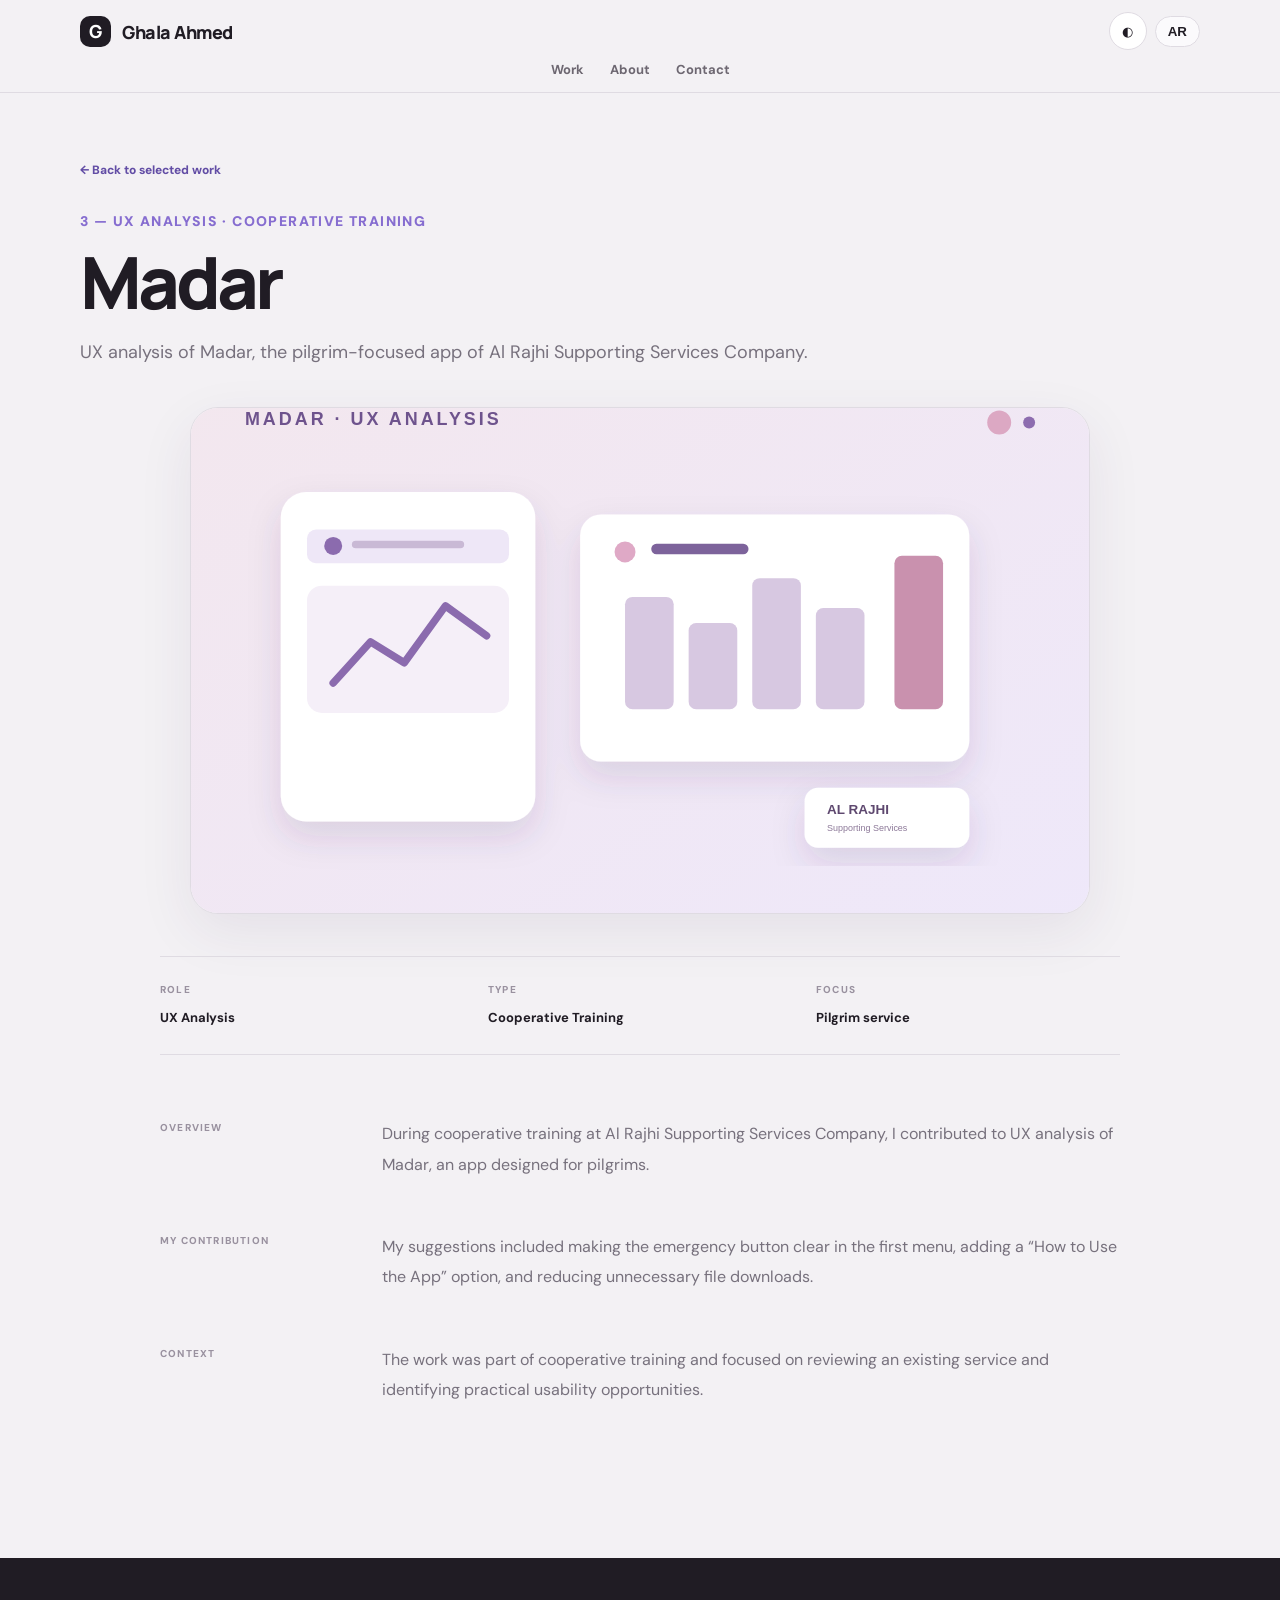
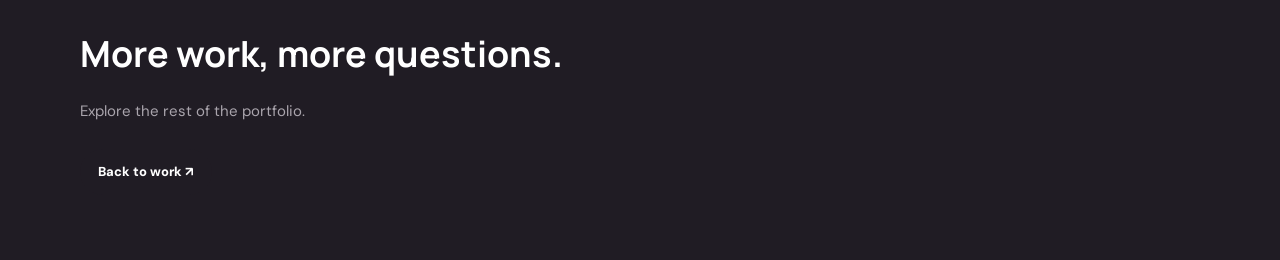
==== commit ab974ddf: "Add files via upload" ====
--- a/projects/madar.html
+++ b/projects/madar.html
@@ -1 +1 @@
-<!doctype html><html lang="en" dir="ltr"><head><meta charset="utf-8"><meta name="viewport" content="width=device-width,initial-scale=1"><title>Madar — Ghala Ahmed</title><link rel="preconnect" href="https://fonts.googleapis.com"><link rel="preconnect" href="https://fonts.gstatic.com" crossorigin><link href="https://fonts.googleapis.com/css2?family=DM+Sans:wght@400;500;600;700&family=Manrope:wght@600;700;800&family=IBM+Plex+Sans+Arabic:wght@400;500;600;700&display=swap" rel="stylesheet"><link rel="stylesheet" href="../assets/style.css"><link rel="stylesheet" href="_case.css"></head><body><header><nav class="nav wrap"><a class="logo" href="../index.html"><span>G</span> Ghala Ahmed</a><div class="links"><a href="../index.html#work" data-en="Work" data-ar="الأعمال">Work</a><a href="../index.html#about" data-en="About" data-ar="نبذة">About</a><a href="../index.html#contact" data-en="Contact" data-ar="التواصل">Contact</a><button id="theme" type="button" aria-label="Toggle theme">◐</button><button id="lang" type="button">AR</button></div></nav></header><main><div class="wrap case"><a class="back" href="../index.html#work" data-en="← Back to selected work" data-ar="→ العودة إلى الأعمال">← Back to selected work</a><p class="eyebrow" data-en="3 — UX ANALYSIS · COOPERATIVE TRAINING" data-ar="3 — تحليل UX · تدريب تعاوني">3 — UX ANALYSIS · COOPERATIVE TRAINING</p><h1 data-en="Madar" data-ar="مدار">Madar</h1><p class="intro" data-en="UX analysis of Madar, the pilgrim-focused app of Al Rajhi Supporting Services Company." data-ar="تحليل لتطبيق مدار المخصص للحجاج والتابع لشركة الراجحي للخدمات المساندة.">UX analysis of Madar, the pilgrim-focused app of Al Rajhi Supporting Services Company.</p><div class="case-hero"><img class="case-hero-image" src="../assets/project-covers/madar.svg" alt="Madar project visual"></div><div class="case-body"><div class="meta2"><div><small data-en="ROLE" data-ar="الدور">ROLE</small><b data-en="UX Analysis" data-ar="تحليل UX">UX Analysis</b></div><div><small data-en="TYPE" data-ar="نوع المشروع">TYPE</small><b data-en="Cooperative Training" data-ar="تدريب تعاوني">Cooperative Training</b></div><div><small data-en="FOCUS" data-ar="التركيز">FOCUS</small><b data-en="Pilgrim service" data-ar="خدمة الحجاج">Pilgrim service</b></div></div><section class="case-section"><small data-en="OVERVIEW" data-ar="نظرة عامة">OVERVIEW</small><div><p data-en="During cooperative training at Al Rajhi Supporting Services Company, I contributed to UX analysis of Madar, an app designed for pilgrims." data-ar="خلال التدريب التعاوني في شركة الراجحي للخدمات المساندة، ساهمت في تحليل تجربة المستخدم لتطبيق مدار، وهو تطبيق مخصص للحجاج.">During cooperative training at Al Rajhi Supporting Services Company, I contributed to UX analysis of Madar, an app designed for pilgrims.</p></div></section><section class="case-section"><small data-en="MY CONTRIBUTION" data-ar="مساهمتي">MY CONTRIBUTION</small><div><p data-en="My suggestions included making the emergency button clear in the first menu, adding a “How to Use the App” option, and reducing unnecessary file downloads." data-ar="شملت اقتراحاتي جعل زر الطوارئ واضحًا في القائمة الأولى، وإضافة خيار «كيفية استخدام التطبيق»، وتقليل الحاجة إلى تنزيل الملفات غير الضرورية.">My suggestions included making the emergency button clear in the first menu, adding a “How to Use the App” option, and reducing unnecessary file downloads.</p></div></section><section class="case-section"><small data-en="CONTEXT" data-ar="السياق">CONTEXT</small><div><p data-en="The work was part of cooperative training and focused on reviewing an existing service and identifying practical usability opportunities." data-ar="كان العمل جزءًا من التدريب التعاوني وركز على مراجعة خدمة قائمة وتحديد فرص عملية لتحسين سهولة الاستخدام.">The work was part of cooperative training and focused on reviewing an existing service and identifying practical usability opportunities.</p></div></section></div></div></main><section class="end"><div class="wrap"><h2 data-en="More work, more questions." data-ar="المزيد من الأعمال، والمزيد من الأفكار.">More work, more questions.</h2><p data-en="Explore the rest of the portfolio." data-ar="استكشف بقية البورتفوليو.">Explore the rest of the portfolio.</p><a class="btn" href="../index.html#work" data-en="Back to work ↗" data-ar="العودة إلى الأعمال ↗">Back to work ↗</a></div></section><script src="../assets/script.js"></script></body></html>+<!doctype html><html lang="en" dir="ltr"><head><meta charset="utf-8"><meta name="viewport" content="width=device-width,initial-scale=1"><title>غلا احمد</title><link rel="icon" type="image/svg+xml" href="../assets/favicon.svg"><link rel="preconnect" href="https://fonts.googleapis.com"><link rel="preconnect" href="https://fonts.gstatic.com" crossorigin><link href="https://fonts.googleapis.com/css2?family=DM+Sans:wght@400;500;600;700&family=Manrope:wght@600;700;800&family=IBM+Plex+Sans+Arabic:wght@400;500;600;700&display=swap" rel="stylesheet"><link rel="stylesheet" href="../assets/style.css"><link rel="stylesheet" href="case.css"></head><body><header><nav class="nav wrap"><div class="nav-top"><a class="logo" href="../index.html"><span>G</span> Ghala Ahmed</a><div class="nav-controls"><button id="theme" type="button" aria-label="Toggle theme">◐</button><button id="lang" type="button">AR</button></div></div><div class="links"><a href="../index.html#work" data-en="Work" data-ar="الأعمال">Work</a><a href="../index.html#about" data-en="About" data-ar="نبذة">About</a><a href="../index.html#contact" data-en="Contact" data-ar="التواصل">Contact</a></div></nav></header><main><div class="wrap case"><a class="back" href="../index.html#work" data-en="← Back to selected work" data-ar="→ العودة إلى الأعمال">← Back to selected work</a><p class="eyebrow" data-en="3 — UX ANALYSIS · COOPERATIVE TRAINING" data-ar="3 — تحليل UX · تدريب تعاوني">3 — UX ANALYSIS · COOPERATIVE TRAINING</p><h1 data-en="Madar" data-ar="مدار">Madar</h1><p class="intro" data-en="UX analysis of Madar, the pilgrim-focused app of Al Rajhi Supporting Services Company." data-ar="تحليل لتطبيق مدار المخصص للحجاج والتابع لشركة الراجحي للخدمات المساندة.">UX analysis of Madar, the pilgrim-focused app of Al Rajhi Supporting Services Company.</p><div class="case-hero"><img class="case-hero-image" src="../assets/project-covers/madar.svg" alt="Madar project visual"></div><div class="case-body"><div class="meta2"><div><small data-en="ROLE" data-ar="الدور">ROLE</small><b data-en="UX Analysis" data-ar="تحليل UX">UX Analysis</b></div><div><small data-en="TYPE" data-ar="نوع المشروع">TYPE</small><b data-en="Cooperative Training" data-ar="تدريب تعاوني">Cooperative Training</b></div><div><small data-en="FOCUS" data-ar="التركيز">FOCUS</small><b data-en="Pilgrim service" data-ar="خدمة الحجاج">Pilgrim service</b></div></div><section class="case-section"><small data-en="OVERVIEW" data-ar="نظرة عامة">OVERVIEW</small><div><p data-en="During cooperative training at Al Rajhi Supporting Services Company, I contributed to UX analysis of Madar, an app designed for pilgrims." data-ar="خلال التدريب التعاوني في شركة الراجحي للخدمات المساندة، ساهمت في تحليل تجربة المستخدم لتطبيق مدار، وهو تطبيق مخصص للحجاج.">During cooperative training at Al Rajhi Supporting Services Company, I contributed to UX analysis of Madar, an app designed for pilgrims.</p></div></section><section class="case-section"><small data-en="MY CONTRIBUTION" data-ar="مساهمتي">MY CONTRIBUTION</small><div><p data-en="My suggestions included making the emergency button clear in the first menu, adding a “How to Use the App” option, and reducing unnecessary file downloads." data-ar="شملت اقتراحاتي جعل زر الطوارئ واضحًا في القائمة الأولى، وإضافة خيار «كيفية استخدام التطبيق»، وتقليل الحاجة إلى تنزيل الملفات غير الضرورية.">My suggestions included making the emergency button clear in the first menu, adding a “How to Use the App” option, and reducing unnecessary file downloads.</p></div></section><section class="case-section"><small data-en="CONTEXT" data-ar="السياق">CONTEXT</small><div><p data-en="The work was part of cooperative training and focused on reviewing an existing service and identifying practical usability opportunities." data-ar="كان العمل جزءًا من التدريب التعاوني وركز على مراجعة خدمة قائمة وتحديد فرص عملية لتحسين سهولة الاستخدام.">The work was part of cooperative training and focused on reviewing an existing service and identifying practical usability opportunities.</p></div></section></div></div></main><section class="end"><div class="wrap"><h2 data-en="More work, more questions." data-ar="المزيد من الأعمال، والمزيد من الأفكار.">More work, more questions.</h2><p data-en="Explore the rest of the portfolio." data-ar="استكشف بقية البورتفوليو.">Explore the rest of the portfolio.</p><a class="btn" href="../index.html#work" data-en="Back to work ↗" data-ar="العودة إلى الأعمال ↗">Back to work ↗</a></div></section><script src="../assets/script.js"></script></body></html>
--- a/assets/style.css
+++ b/assets/style.css
@@ -1,4 +1,4 @@
-*{box-sizing:border-box}:root{--bg:#fcfbfd;--surface:#fff;--ink:#201c24;--muted:#77717d;--line:#e9e4ed;--purple:#866dd0;--purple-dark:#624da5;--lilac:#eee9fa;--pink:#f5e1ea;--dark:#201c24}html{scroll-behavior:smooth}body{margin:0;background:var(--bg);color:var(--ink);font:15px/1.7 "DM Sans",sans-serif;-webkit-font-smoothing:antialiased}body[dir="rtl"]{font-family:"IBM Plex Sans Arabic","DM Sans",sans-serif}a{color:inherit;text-decoration:none}.wrap{width:min(1120px,calc(100% - 48px));margin-inline:auto}header{position:sticky;top:0;z-index:20;background:rgba(252,251,253,.9);backdrop-filter:blur(18px);border-bottom:1px solid var(--line)}.nav{height:76px;display:flex;align-items:center;justify-content:space-between}.logo{font:800 18px Manrope,sans-serif;letter-spacing:-.03em}.logo span{display:inline-grid;place-items:center;width:31px;height:31px;border-radius:10px;background:var(--ink);color:#fff;margin-inline-end:8px}.links{display:flex;align-items:center;gap:26px;font-size:13px;font-weight:700}.links a{color:#6d6771;transition:.2s}.links a:hover{color:var(--ink)}#lang{border:1px solid var(--line);background:#fff;border-radius:999px;padding:7px 12px;font-weight:800;cursor:pointer;color:var(--ink)}.menu{display:none;border:0;background:transparent;font-size:22px}.hero{min-height:650px;display:grid;grid-template-columns:minmax(0,1.05fr) minmax(360px,.95fr);gap:60px;align-items:center;padding:74px 0 88px}.eyebrow{margin:0 0 17px;color:var(--purple-dark);font-size:10px;line-height:1.4;letter-spacing:.14em;text-transform:uppercase;font-weight:800}.hero h1,h2,h3{font-family:Manrope,"DM Sans",sans-serif}.hero h1{font-size:clamp(48px,5.5vw,68px);line-height:1.06;letter-spacing:-.055em;max-width:760px;margin:0}.hero-p{max-width:610px;margin:25px 0;color:var(--muted);font-size:17px}.actions{display:flex;align-items:center;gap:22px}.btn{display:inline-flex;align-items:center;justify-content:center;background:var(--ink);color:#fff;border-radius:999px;padding:12px 18px;font-weight:800;font-size:13px}.quiet{font-weight:800;font-size:13px}.hero-art{height:500px;position:relative;display:grid;place-items:center}.orb{position:absolute;border-radius:50%}.orb-a{width:370px;height:370px;background:var(--lilac);inset:8% 4% auto auto}.orb-b{width:145px;height:145px;background:var(--pink);inset:auto auto 8% 8%}.hero-panel{position:relative;z-index:2;width:315px;height:405px;border:1px solid #e2dce8;background:rgba(255,255,255,.95);border-radius:30px;padding:25px;box-shadow:0 30px 80px rgba(61,43,86,.12);transform:rotate(4deg)}.panel-top{display:flex;gap:5px}.panel-top i{width:7px;height:7px;background:#d8d0df;border-radius:50%}.panel-title{height:70px;width:68%;border-radius:16px;background:var(--lilac);margin-top:43px}.panel-row{display:grid;grid-template-columns:1fr 1fr;gap:12px;margin-top:14px}.panel-row span{height:72px;border-radius:15px;background:#f4eef8}.panel-row span:last-child{background:var(--pink)}.panel-row.small{grid-template-columns:1fr 1fr 1fr}.panel-row.small span{height:55px;background:#f7f5f8}.panel-button{height:46px;border-radius:13px;background:var(--ink);position:absolute;left:25px;right:25px;bottom:25px}.hero-note{position:absolute;z-index:3;padding:9px 13px;background:#fff;border:1px solid var(--line);border-radius:12px;box-shadow:0 14px 35px rgba(48,32,64,.09);font-size:11px;font-weight:800}.note-a{right:0;top:23%}.note-b{left:2%;bottom:19%;background:var(--ink);color:#fff;border-color:var(--ink)}.section{padding:112px 0}.section-title{margin-bottom:42px;max-width:820px}.section-title h2{font-size:clamp(36px,4.3vw,54px);line-height:1.08;letter-spacing:-.05em;margin:0}.featured{display:grid;grid-template-columns:.82fr 1.18fr;min-height:510px;background:var(--lilac);border-radius:28px;overflow:hidden;transition:.3s}.featured:hover,.card:hover{transform:translateY(-4px);box-shadow:0 24px 60px rgba(55,39,73,.1)}.feature-copy{padding:48px;display:flex;flex-direction:column;align-items:flex-start}.project-no{font-size:11px;font-weight:800;color:#958e9c;margin-bottom:12px}.tag{display:inline-flex;align-items:center;background:rgba(255,255,255,.7);color:var(--purple-dark);padding:6px 9px;border-radius:999px;font-size:9px;letter-spacing:.08em;font-weight:800;line-height:1.3}.feature-copy h3{font-size:62px;letter-spacing:-.06em;line-height:1;margin:25px 0 8px}.feature-copy p{max-width:390px;color:#67606e;margin:0}.feature-copy strong{margin-top:auto;font-size:13px}.feature-visual{position:relative;background:linear-gradient(135deg,#ddd3f5,#f6e0e9);display:flex;align-items:center;justify-content:center;overflow:hidden}.feature-visual>span{position:absolute;right:25px;bottom:22px;font:800 10px Manrope;letter-spacing:.16em;color:#68577a88}.device{width:165px;height:340px;border:7px solid var(--ink);background:#fff;border-radius:27px;padding:12px;box-shadow:0 25px 55px rgba(50,36,70,.18)}.device b{display:block;height:72px;border-radius:12px;background:#ece5f8;margin-top:12px}.device i{display:block;height:45px;border-radius:11px;background:#f6f4f8;margin-top:9px}.d-one{transform:rotate(-7deg) translateX(25px);z-index:2}.d-two{transform:rotate(7deg) translateX(-25px);margin-top:45px}.grid{display:grid;grid-template-columns:1fr 1fr;gap:20px;margin-top:20px}.card{background:#fff;border:1px solid var(--line);border-radius:26px;overflow:hidden;transition:.3s}.art{height:255px;position:relative;overflow:hidden}.donation{background:#ece7fa;display:grid;place-items:center}.mini-screen{width:205px;height:195px;border-radius:19px;background:#fff;padding:22px;box-shadow:0 18px 35px rgba(62,47,86,.12);transform:rotate(-4deg)}.mini-screen span{display:block;width:45%;height:10px;background:#dcd3f0;border-radius:20px}.mini-screen b{display:block;height:55px;background:#eee9fa;border-radius:12px;margin-top:18px}.mini-screen i{display:block;height:12px;background:#f0edf3;border-radius:20px;margin-top:10px}.donation>em{position:absolute;right:34px;bottom:27px;width:54px;height:54px;border-radius:50%;display:grid;place-items:center;background:var(--ink);color:#fff;font-style:normal;font-size:26px}.madar{background:#f5e2eb}.route{position:absolute;inset:30px;background:linear-gradient(32deg,transparent 47%,#fff 48% 50%,transparent 51%),linear-gradient(-35deg,transparent 48%,#fff 49% 51%,transparent 52%);background-size:58px 58px}.pin{position:absolute;left:50%;top:50%;transform:translate(-50%,-50%);width:58px;height:58px;border-radius:50%;display:grid;place-items:center;background:var(--purple);color:#fff;font-size:24px}.madar label{position:absolute;bottom:20px;right:22px;padding:7px 10px;background:#fff;border-radius:9px;font-size:9px;font-weight:800}.coffee{background:#e8ded6;display:grid;place-items:center}.coffee-cup{font-size:95px;line-height:1}.coffee>span{position:absolute;left:20px;bottom:18px;background:#fff;padding:10px 12px;border-radius:12px;font:800 13px Manrope;line-height:1.05}.guide{background:linear-gradient(135deg,#eee8fa,#f4dfe8);display:grid;place-items:center}.guide-card{width:235px;height:150px;border-radius:20px;background:#fff;box-shadow:0 20px 45px rgba(55,39,73,.13);padding:22px;position:relative}.guide-card span{font:800 18px Manrope;letter-spacing:.08em}.guide-card b{position:absolute;right:22px;top:20px;color:var(--purple);font-size:20px}.guide-card small{position:absolute;left:22px;bottom:20px;color:#948b99;font-weight:800;letter-spacing:.12em}.card-copy{padding:24px 25px 27px}.card-copy h3{font-size:27px;letter-spacing:-.04em;line-height:1.1;margin:9px 0 6px}.card-copy p{color:var(--muted);margin:0 0 18px;min-height:50px;font-size:13px}.card-copy>b{font-size:12px}.about{background:#fff;border-block:1px solid var(--line)}.two{display:grid;grid-template-columns:.78fr 1.22fr;gap:95px}.two h2{font-size:clamp(38px,4.4vw,56px);line-height:1.06;letter-spacing:-.05em;margin:0}.about-copy{max-width:680px;color:var(--muted);font-size:16px}.about-copy .lead{font-size:23px;line-height:1.4;color:var(--ink);font-weight:600;margin-top:0}.meta{display:grid;grid-template-columns:1fr 1fr;gap:25px;border-top:1px solid var(--line);margin-top:35px;padding-top:20px}.meta small,.timeline small{display:block;color:#99919f;font-size:9px;letter-spacing:.13em;font-weight:800}.meta b{font-size:12px}.skills{display:grid;grid-template-columns:1fr 1fr;gap:18px}.skills article{background:#fff;border:1px solid var(--line);border-radius:21px;padding:27px;min-height:200px}.skills article>b{display:grid;place-items:center;width:40px;height:40px;border-radius:12px;background:var(--lilac);color:var(--purple-dark)}.skills h3{font-size:20px;margin:18px 0 6px}.skills p{color:var(--muted);font-size:12px;margin:0}.dark{background:var(--dark);color:#fff}.dark .eyebrow{color:#b8a7ea}.dark .section-title h2{color:#fff}.approach{display:grid;grid-template-columns:repeat(4,1fr);border:1px solid #403b44}.approach article{padding:26px;min-height:245px;border-inline-end:1px solid #403b44}.approach article:last-child{border:0}.approach small{color:#b8a7ea;font-weight:800}.approach h3{font-size:23px;margin-top:63px}.approach p{font-size:12px;color:#aaa5ad}.timeline{max-width:820px;margin-inline-start:auto;border-inline-start:1px solid #d9d3df;padding-inline-start:36px}.timeline>div{padding-bottom:45px}.timeline h3{font-size:23px;margin:4px 0}.timeline p{color:var(--muted);margin:0}.contact{padding:112px 0;text-align:center;background:linear-gradient(135deg,#eee8fa,#f8e7ef)}.contact h2{font-size:clamp(45px,6vw,72px);line-height:1.02;letter-spacing:-.055em;max-width:760px;margin:0 auto}.contact>div>p:not(.eyebrow){max-width:520px;margin:22px auto;color:var(--muted)}.email{display:inline-block;font:700 clamp(20px,2.7vw,30px) Manrope;border-bottom:2px solid var(--purple);padding-bottom:5px}.contact-details{display:flex;justify-content:center;gap:24px;margin-top:27px;font-size:12px;font-weight:800}.contact-details a:hover{color:var(--purple-dark)}footer{background:var(--dark);color:#aaa5ad;padding:23px 0;font-size:11px}footer .wrap{display:flex;justify-content:space-between;align-items:center;gap:18px}footer b{font:800 15px Manrope;color:#fff}.reveal{opacity:0;transform:translateY(15px);transition:.65s ease}.reveal.show{opacity:1;transform:none}[dir="rtl"] .hero,[dir="rtl"] .section-title,[dir="rtl"] .two,[dir="rtl"] .feature-copy,[dir="rtl"] .card-copy,[dir="rtl"] .timeline{text-align:right}[dir="rtl"] .hero h1,[dir="rtl"] .section-title h2,[dir="rtl"] .two h2,[dir="rtl"] .contact h2{letter-spacing:0}[dir="rtl"] .links{font-family:"IBM Plex Sans Arabic",sans-serif}[dir="rtl"] .tag{letter-spacing:0}.mobile-only{display:none}@media(max-width:850px){.hero{grid-template-columns:1fr;gap:30px;padding-top:60px}.hero-art{height:400px}.two{grid-template-columns:1fr;gap:30px}.featured{grid-template-columns:1fr}.feature-visual{min-height:420px}.approach{grid-template-columns:1fr 1fr}.approach article:nth-child(2){border-inline-end:0;border-bottom:1px solid #403b44}.approach article{border-bottom:1px solid #403b44}}@media(max-width:650px){.wrap{width:calc(100% - 30px)}.nav{height:68px}.menu{display:block}.links{display:none;position:absolute;top:68px;left:15px;right:15px;background:#fff;border:1px solid var(--line);padding:17px;border-radius:17px;box-shadow:0 20px 45px rgba(48,32,64,.1);flex-direction:column;align-items:stretch;gap:13px}.links.open{display:flex}.hero{padding:55px 0 70px}.hero h1{font-size:43px}.hero-p{font-size:15px}.hero-art{height:350px}.hero-panel{width:255px;height:325px}.orb-a{width:290px;height:290px}.hero-note{font-size:10px}.section{padding:82px 0}.section-title h2{font-size:37px}.grid,.skills,.approach{grid-template-columns:1fr}.approach article,.approach article:nth-child(2){border-inline-end:0}.featured{min-height:0}.feature-copy{padding:31px}.feature-copy h3{font-size:50px}.feature-visual{min-height:360px}.device{width:145px;height:300px}.art{height:230px}.two{gap:25px}.about-copy{font-size:15px}.meta{grid-template-columns:1fr}.contact{padding:82px 0}.contact-details{flex-wrap:wrap}footer .wrap{flex-direction:column;text-align:center}}
+*{box-sizing:border-box}:root{--bg:#fcfbfd;--surface:#fff;--ink:#201c24;--muted:#77717d;--line:#e9e4ed;--purple:#866dd0;--purple-dark:#624da5;--lilac:#eee9fa;--pink:#f5e1ea;--dark:#201c24}html{scroll-behavior:smooth}body{margin:0;background:var(--bg);color:var(--ink);font:15px/1.7 "DM Sans",sans-serif;-webkit-font-smoothing:antialiased}body[dir="rtl"]{font-family:"IBM Plex Sans Arabic","DM Sans",sans-serif}a{color:inherit;text-decoration:none}.wrap{width:min(1120px,calc(100% - 48px));margin-inline:auto}header{position:sticky;top:0;z-index:20;background:rgba(252,251,253,.9);backdrop-filter:blur(18px);border-bottom:1px solid var(--line)}.nav{height:76px;display:flex;align-items:center;justify-content:space-between}.logo{font:800 18px Manrope,sans-serif;letter-spacing:-.03em}.logo span{display:inline-grid;place-items:center;width:31px;height:31px;border-radius:10px;background:var(--ink);color:#fff;margin-inline-end:8px}.links{display:flex;align-items:center;gap:26px;font-size:13px;font-weight:700}.links a{color:#6d6771;transition:.2s}.links a:hover{color:var(--ink)}#lang{border:1px solid var(--line);background:#fff;border-radius:999px;padding:7px 12px;font-weight:800;cursor:pointer;color:var(--ink)}.menu{display:none;border:0;background:transparent;font-size:22px}.hero{min-height:650px;display:grid;grid-template-columns:minmax(0,1.05fr) minmax(360px,.95fr);gap:60px;align-items:center;padding:74px 0 88px}.eyebrow{margin:0 0 17px;color:var(--purple-dark);font-size:10px;line-height:1.4;letter-spacing:.14em;text-transform:uppercase;font-weight:800}.hero h1,h2,h3{font-family:Manrope,"DM Sans",sans-serif}.hero h1{font-size:clamp(48px,5.5vw,68px);line-height:1.06;letter-spacing:-.055em;max-width:760px;margin:0}.hero-p{max-width:610px;margin:25px 0;color:var(--muted);font-size:17px}.actions{display:flex;align-items:center;gap:22px}.btn{display:inline-flex;align-items:center;justify-content:center;background:var(--ink);color:#fff;border-radius:999px;padding:12px 18px;font-weight:800;font-size:13px}.quiet{font-weight:800;font-size:13px}.hero-art{height:500px;position:relative;display:grid;place-items:center}.orb{position:absolute;border-radius:50%}.orb-a{width:370px;height:370px;background:var(--lilac);inset:8% 4% auto auto}.orb-b{width:145px;height:145px;background:var(--pink);inset:auto auto 8% 8%}.hero-panel{position:relative;z-index:2;width:315px;height:405px;border:1px solid #e2dce8;background:rgba(255,255,255,.95);border-radius:30px;padding:25px;box-shadow:0 30px 80px rgba(61,43,86,.12);transform:rotate(4deg)}.panel-top{display:flex;gap:5px}.panel-top i{width:7px;height:7px;background:#d8d0df;border-radius:50%}.panel-title{height:70px;width:68%;border-radius:16px;background:var(--lilac);margin-top:43px}.panel-row{display:grid;grid-template-columns:1fr 1fr;gap:12px;margin-top:14px}.panel-row span{height:72px;border-radius:15px;background:#f4eef8}.panel-row span:last-child{background:var(--pink)}.panel-row.small{grid-template-columns:1fr 1fr 1fr}.panel-row.small span{height:55px;background:#f7f5f8}.panel-button{height:46px;border-radius:13px;background:var(--ink);position:absolute;left:25px;right:25px;bottom:25px}.hero-note{position:absolute;z-index:3;padding:9px 13px;background:#fff;border:1px solid var(--line);border-radius:12px;box-shadow:0 14px 35px rgba(48,32,64,.09);font-size:11px;font-weight:800}.note-a{right:0;top:23%}.note-b{left:2%;bottom:19%;background:var(--ink);color:#fff;border-color:var(--ink)}.section{padding:112px 0}.section-title{margin-bottom:42px;max-width:820px}.section-title h2{font-size:clamp(36px,4.3vw,54px);line-height:1.08;letter-spacing:-.05em;margin:0}.featured{display:grid;grid-template-columns:.82fr 1.18fr;min-height:510px;background:var(--lilac);border-radius:28px;overflow:hidden;transition:.3s}.featured:hover,.card:hover{transform:translateY(-4px);box-shadow:0 24px 60px rgba(55,39,73,.1)}.feature-copy{padding:48px;display:flex;flex-direction:column;align-items:flex-start}.project-no{font-size:11px;font-weight:800;color:#958e9c;margin-bottom:12px}.tag{display:inline-flex;align-items:center;background:rgba(255,255,255,.7);color:var(--purple-dark);padding:6px 9px;border-radius:999px;font-size:9px;letter-spacing:.08em;font-weight:800;line-height:1.3}.feature-copy h3{font-size:62px;letter-spacing:-.06em;line-height:1;margin:25px 0 8px}.feature-copy p{max-width:390px;color:#67606e;margin:0}.feature-copy strong{margin-top:auto;font-size:13px}.feature-visual{position:relative;background:linear-gradient(135deg,#ddd3f5,#f6e0e9);display:flex;align-items:center;justify-content:center;overflow:hidden}.feature-visual>span{position:absolute;right:25px;bottom:22px;font:800 10px Manrope;letter-spacing:.16em;color:#68577a88}.device{width:165px;height:340px;border:7px solid var(--ink);background:#fff;border-radius:27px;padding:12px;box-shadow:0 25px 55px rgba(50,36,70,.18)}.device b{display:block;height:72px;border-radius:12px;background:#ece5f8;margin-top:12px}.device i{display:block;height:45px;border-radius:11px;background:#f6f4f8;margin-top:9px}.d-one{transform:rotate(-7deg) translateX(25px);z-index:2}.d-two{transform:rotate(7deg) translateX(-25px);margin-top:45px}.grid{display:grid;grid-template-columns:1fr 1fr;gap:20px;margin-top:20px}.card{background:#fff;border:1px solid var(--line);border-radius:26px;overflow:hidden;transition:.3s}.art{height:255px;position:relative;overflow:hidden}.donation{background:#ece7fa;display:grid;place-items:center}.mini-screen{width:205px;height:195px;border-radius:19px;background:#fff;padding:22px;box-shadow:0 18px 35px rgba(62,47,86,.12);transform:rotate(-4deg)}.mini-screen span{display:block;width:45%;height:10px;background:#dcd3f0;border-radius:20px}.mini-screen b{display:block;height:55px;background:#eee9fa;border-radius:12px;margin-top:18px}.mini-screen i{display:block;height:12px;background:#f0edf3;border-radius:20px;margin-top:10px}.donation>em{position:absolute;right:34px;bottom:27px;width:54px;height:54px;border-radius:50%;display:grid;place-items:center;background:var(--ink);color:#fff;font-style:normal;font-size:26px}.madar{background:#f5e2eb}.route{position:absolute;inset:30px;background:linear-gradient(32deg,transparent 47%,#fff 48% 50%,transparent 51%),linear-gradient(-35deg,transparent 48%,#fff 49% 51%,transparent 52%);background-size:58px 58px}.pin{position:absolute;left:50%;top:50%;transform:translate(-50%,-50%);width:58px;height:58px;border-radius:50%;display:grid;place-items:center;background:var(--purple);color:#fff;font-size:24px}.madar label{position:absolute;bottom:20px;right:22px;padding:7px 10px;background:#fff;border-radius:9px;font-size:9px;font-weight:800}.coffee{background:#e8ded6;display:grid;place-items:center}.coffee-cup{font-size:95px;line-height:1}.coffee>span{position:absolute;left:20px;bottom:18px;background:#fff;padding:10px 12px;border-radius:12px;font:800 13px Manrope;line-height:1.05}.guide{background:linear-gradient(135deg,#eee8fa,#f4dfe8);display:grid;place-items:center}.guide-card{width:235px;height:150px;border-radius:20px;background:#fff;box-shadow:0 20px 45px rgba(55,39,73,.13);padding:22px;position:relative}.guide-card span{font:800 18px Manrope;letter-spacing:.08em}.guide-card b{position:absolute;right:22px;top:20px;color:var(--purple);font-size:20px}.guide-card small{position:absolute;left:22px;bottom:20px;color:#948b99;font-weight:800;letter-spacing:.12em}.card-copy{padding:24px 25px 27px}.card-copy h3{font-size:27px;letter-spacing:-.04em;line-height:1.1;margin:9px 0 6px}.card-copy p{color:var(--muted);margin:0 0 18px;min-height:50px;font-size:13px}.card-copy>b{font-size:12px}.about{background:#fff;border-block:1px solid var(--line)}.two{display:grid;grid-template-columns:.78fr 1.22fr;gap:95px}.two h2{font-size:clamp(38px,4.4vw,56px);line-height:1.06;letter-spacing:-.05em;margin:0}.about-copy{max-width:680px;color:var(--muted);font-size:16px}.about-copy .lead{font-size:23px;line-height:1.4;color:var(--ink);font-weight:600;margin-top:0}.meta{display:grid;grid-template-columns:1fr 1fr;gap:25px;border-top:1px solid var(--line);margin-top:35px;padding-top:20px}.meta small,.timeline small{display:block;color:#99919f;font-size:9px;letter-spacing:.13em;font-weight:800}.meta b{font-size:12px}.skills{display:grid;grid-template-columns:1fr 1fr;gap:18px}.skills article{background:#fff;border:1px solid var(--line);border-radius:21px;padding:27px;min-height:200px}.skills article>b{display:grid;place-items:center;width:40px;height:40px;border-radius:12px;background:var(--lilac);color:var(--purple-dark)}.skills h3{font-size:20px;margin:18px 0 6px}.skills p{color:var(--muted);font-size:12px;margin:0}.dark{background:var(--dark);color:#fff}.dark .eyebrow{color:#b8a7ea}.dark .section-title h2{color:#fff}.approach{display:grid;grid-template-columns:repeat(4,1fr);border:1px solid #403b44}.approach article{padding:26px;min-height:245px;border-inline-end:1px solid #403b44}.approach article:last-child{border:0}.approach small{color:#b8a7ea;font-weight:800}.approach h3{font-size:23px;margin-top:63px}.approach p{font-size:12px;color:#aaa5ad}.timeline{max-width:820px;margin-inline-start:auto;border-inline-start:1px solid #d9d3df;padding-inline-start:36px}.timeline>div{padding-bottom:45px}.timeline h3{font-size:23px;margin:4px 0}.timeline p{color:var(--muted);margin:0}.contact{padding:112px 0;text-align:center;background:linear-gradient(135deg,#eee8fa,#f8e7ef)}.contact h2{font-size:clamp(45px,6vw,72px);line-height:1.02;letter-spacing:-.055em;max-width:760px;margin:0 auto}.contact>div>p:not(.eyebrow){max-width:520px;margin:22px auto;color:var(--muted)}.email{display:inline-block;font:700 clamp(20px,2.7vw,30px) Manrope;border-bottom:2px solid var(--purple);padding-bottom:5px}.contact-details{display:flex;justify-content:center;gap:24px;margin-top:27px;font-size:12px;font-weight:800}.contact-details a:hover{color:var(--purple-dark)}footer{background:var(--dark);color:#aaa5ad;padding:23px 0;font-size:11px}footer .wrap{display:flex;justify-content:space-between;align-items:center;gap:18px}footer b{font:800 15px Manrope;color:#fff}.reveal{opacity:0;transform:translateY(15px);transition:.65s ease}.reveal.show{opacity:1;transform:none}[dir="rtl"] .hero,[dir="rtl"] .section-title,[dir="rtl"] .two,[dir="rtl"] .feature-copy,[dir="rtl"] .card-copy,[dir="rtl"] .timeline{text-align:right}[dir="rtl"] .hero h1,[dir="rtl"] .section-title h2,[dir="rtl"] .two h2,[dir="rtl"] .contact h2{letter-spacing:0}[dir="rtl"] .links{font-family:"IBM Plex Sans Arabic",sans-serif}[dir="rtl"] .tag{letter-spacing:0}.mobile-only{display:none}@media(max-width:850px){.hero{grid-template-columns:1fr;gap:30px;padding-top:60px}.hero-art{height:400px}.two{grid-template-columns:1fr;gap:30px}.featured{grid-template-columns:1fr}.feature-visual{min-height:420px}.approach{grid-template-columns:1fr 1fr}.approach article:nth-child(2){border-inline-end:0;border-bottom:1px solid #403b44}.approach article{border-bottom:1px solid #403b44}}@media(max-width:650px){.wrap{width:calc(100% - 30px)}.nav{height:auto;min-height:68px;flex-wrap:wrap;gap:8px 14px;padding:10px 0}.logo{flex:0 0 auto}.links{display:flex;position:static;flex:1 1 100%;width:100%;min-width:0;background:transparent;border:0;padding:0 0 3px;border-radius:0;box-shadow:none;flex-direction:row;align-items:center;gap:18px;overflow-x:auto;overflow-y:hidden;white-space:nowrap;scrollbar-width:none;-webkit-overflow-scrolling:touch}.links::-webkit-scrollbar{display:none}.links a{flex:0 0 auto}.links button{flex:0 0 auto}.links button#theme{width:32px;height:32px}.hero{padding:55px 0 70px}.hero h1{font-size:43px}.hero-p{font-size:15px}.hero-art{height:350px}.hero-panel{width:255px;height:325px}.orb-a{width:290px;height:290px}.hero-note{font-size:10px}.section{padding:82px 0}.section-title h2{font-size:37px}.grid,.skills,.approach{grid-template-columns:1fr}.approach article,.approach article:nth-child(2){border-inline-end:0}.featured{min-height:0}.feature-copy{padding:31px}.feature-copy h3{font-size:50px}.feature-visual{min-height:360px}.device{width:145px;height:300px}.art{height:230px}.two{gap:25px}.about-copy{font-size:15px}.meta{grid-template-columns:1fr}.contact{padding:82px 0}.contact-details{flex-wrap:wrap}footer .wrap{flex-direction:column;text-align:center}}
 
 
 /* Portfolio refinement — October 2026 */
@@ -186,3 +186,22 @@
 body.dark-mode .project-cover-frame,body.dark-mode .gallery-card .slot.sehatna-preview{background:#28232d!important}
 body.dark-mode .about{background:#1d1a20!important}
 @media(max-width:800px){.featured{grid-template-columns:1fr}.feature-visual.project-cover-frame{min-height:340px}.grid{grid-template-columns:1fr}.art.project-cover-frame{height:250px}}
+
+/* Final navigation layout */
+.nav{height:auto;min-height:76px;display:flex;flex-direction:column;align-items:stretch;justify-content:center;padding:12px 0 11px;gap:9px}
+.nav-top{display:flex;align-items:center;justify-content:space-between;gap:18px}
+.nav-controls{display:flex;align-items:center;gap:8px}
+.nav-controls button#theme{border:1px solid var(--line);background:#fff;color:var(--ink);border-radius:999px;width:38px;height:38px;cursor:pointer;transition:.25s var(--ease)}
+.nav-controls button#theme:hover,.nav-controls button#lang:hover{transform:translateY(-1px);border-color:#d4c7e2}
+.nav-controls #lang{margin:0}
+.nav .links{width:100%;display:flex;align-items:center;justify-content:center;gap:26px;min-width:0}
+@media(max-width:650px){
+  .nav{min-height:0;padding:9px 0 10px;gap:8px}
+  .nav-top{width:100%}
+  .nav .links{width:100%;justify-content:flex-start;gap:18px;overflow-x:auto;overflow-y:hidden;white-space:nowrap;scrollbar-width:none;-webkit-overflow-scrolling:touch;padding-bottom:2px}
+  .nav .links::-webkit-scrollbar{display:none}
+  .nav .links a{flex:0 0 auto}
+  .nav-controls{flex:0 0 auto}
+  .nav-controls button#theme{width:34px;height:34px}
+  .nav-controls #lang{padding:6px 10px}
+}
--- a/projects/case.css
+++ b/projects/case.css
@@ -0,0 +1,31 @@
+.case{padding:64px 0 100px}.back{display:inline-flex;align-items:center;color:var(--purple-dark);font-weight:800;font-size:12px;margin-bottom:32px;transition:.25s}.back:hover{transform:translateX(-4px);color:var(--purple)}.case .eyebrow{margin-bottom:14px}.case h1{font:800 clamp(44px,6vw,72px) Manrope,"DM Sans",sans-serif;letter-spacing:-.055em;line-height:1.04;margin:0 0 16px;max-width:900px}.intro{max-width:760px;color:var(--muted);font-size:18px;line-height:1.8;margin:0}.case-hero{margin:48px 0 46px;border-radius:28px;overflow:hidden;background:linear-gradient(135deg,#eee8fa,#f7e4ed);min-height:300px;display:flex;align-items:center;justify-content:center;gap:24px;padding:35px}.case-hero .visual{width:210px;height:285px;background:#fff;border:6px solid var(--ink);border-radius:26px;padding:12px;box-shadow:0 25px 60px rgba(61,43,86,.14)}.case-hero .visual.second{transform:translateY(24px) rotate(4deg)}.visual i{display:block;height:32px;background:#f0ebf8;border-radius:10px;margin:10px 0}.visual i.big{height:82px}.meta2{display:grid;grid-template-columns:repeat(3,1fr);gap:24px;border-block:1px solid var(--line);padding:24px 0;margin-bottom:64px}.meta2>div{min-width:0}.meta2 small,.case-section>small{display:block;font-size:10px;letter-spacing:.12em;color:#99919f;font-weight:800;margin-bottom:7px}.meta2 b{font-size:13px;line-height:1.55}.case-body{max-width:960px;margin-inline:auto}.case-section{display:grid;grid-template-columns:180px minmax(0,1fr);gap:42px;margin-bottom:52px;align-items:start}.case-section>div{font-size:16px;line-height:1.9;color:var(--muted);min-width:0}.case-section p{margin:0}.gallery{display:grid;grid-template-columns:repeat(3,minmax(0,1fr));gap:16px;margin:24px 0 20px}.gallery-card{min-height:270px;border:1px solid var(--line);border-radius:20px;background:var(--surface);display:flex;flex-direction:column;justify-content:flex-end;padding:0;position:relative;overflow:hidden;transition:transform .3s cubic-bezier(.2,.75,.2,1),box-shadow .3s,border-color .3s}.gallery-card:hover{transform:translateY(-5px);box-shadow:0 20px 48px rgba(48,32,64,.12);border-color:#d8c8e6}.gallery-card .slot{position:relative;inset:auto;width:100%;height:190px;border-radius:0;background:linear-gradient(135deg,#eee8fa,#f5e1eb);overflow:hidden;display:block;color:#746a7e;font-size:10px;font-weight:800}.gallery-card .slot iframe{width:100%;height:100%;border:0;display:block;background:#fff;transform-origin:top left;pointer-events:none}.gallery-card .slot:after{content:"";position:absolute;inset:0;background:linear-gradient(180deg,transparent 60%,rgba(32,28,36,.08));pointer-events:none}.gallery-card .card-info{padding:16px 17px 17px}.gallery-card b{display:block;font-size:13px;line-height:1.5}.gallery-card a{display:inline-flex;color:var(--purple-dark);font-size:10px;font-weight:800;margin-top:6px}.external-link{display:inline-flex;margin-top:24px;padding:11px 15px;border-radius:999px;background:var(--ink);color:#fff;font-size:11px;font-weight:800;transition:.25s}.external-link:hover{transform:translateY(-2px);background:var(--purple-dark)}.end{background:var(--ink);color:#fff;padding:65px 0}.end h2{font-size:36px;margin:0 0 8px}.end p{color:#aaa5ad}.end .btn{margin-top:10px}.case[dir="rtl"],body[dir="rtl"] .case{text-align:right}body[dir="rtl"] .case h1{letter-spacing:0}body[dir="rtl"] .case .back:hover{transform:translateX(4px)}body[dir="rtl"] .meta2,body[dir="rtl"] .case-section{direction:rtl}body[dir="rtl"] .case-section{text-align:right}
+/* Project pages: consistent theme with the main portfolio */
+body.dark-mode{--ink:#f7f3fa;--muted:#b8b0bf;--line:#3d3544;--bg:#17131b;--surface:#1f1a22;background:#17131b;color:var(--ink)}body.dark-mode header{background:rgba(23,19,27,.9);border-color:#3d3544}body.dark-mode .logo span{background:#f7f3fa;color:#201c24}body.dark-mode .links a{color:#b8b0bf}body.dark-mode .links a:hover{color:#fff}body.dark-mode #lang,body.dark-mode #theme{background:#28212c!important;color:#fff!important;border-color:#493c50!important}body.dark-mode .case-hero{background:linear-gradient(135deg,#2a2231,#30202b)}body.dark-mode .case-hero .visual{background:#211b25;border-color:#f7f3fa;box-shadow:0 25px 60px rgba(0,0,0,.3)}body.dark-mode .visual i{background:#30283a}body.dark-mode .meta2{border-color:#3d3544}body.dark-mode .gallery-card{background:#1f1a22;border-color:#3d3544}body.dark-mode .gallery-card .slot{background:#28212c}body.dark-mode .gallery-card .slot iframe{background:#fff}body.dark-mode .back,body.dark-mode .gallery-card a{color:#b8a7ea}body.dark-mode .external-link{background:#f7f3fa;color:#201c24}body.dark-mode .end{background:#100d12}
+@media(max-width:800px){.case{padding-top:50px}.case-hero{min-height:260px;padding:24px;gap:14px}.case-hero .visual{width:170px;height:240px}.case-section{grid-template-columns:1fr;gap:9px;margin-bottom:42px}.case-section>div{font-size:15px}.gallery{grid-template-columns:1fr 1fr}.meta2{gap:16px}}
+@media(max-width:560px){.case h1{font-size:42px}.intro{font-size:16px}.case-hero{min-height:230px}.case-hero .visual{width:135px;height:195px;border-width:5px}.gallery{grid-template-columns:1fr}.gallery-card .slot{height:210px}.meta2{grid-template-columns:1fr}.case-section{gap:6px}}
+
+/* Sehatna project visuals — image-like CSS mockups, matching the project-card style */
+.gallery-card .slot.sehatna-preview{display:flex;align-items:center;justify-content:center;background:linear-gradient(135deg,#eee8fa,#f5e1eb);}
+.sehatna-preview:after{content:"";position:absolute;inset:0;background:linear-gradient(180deg,rgba(255,255,255,.08),rgba(42,28,52,.08));pointer-events:none;}
+.mini-browser{width:78%;height:72%;background:#fff;border:5px solid #332c39;border-radius:12px;overflow:hidden;box-shadow:0 16px 30px rgba(61,43,86,.16);position:relative;z-index:1}.mini-top{height:18px;background:#f2edf6;display:flex;align-items:center;gap:4px;padding:0 7px}.mini-top span{width:5px;height:5px;border-radius:50%;background:#b8a9c4}.mini-body{padding:12px}.mini-nav{width:42%;height:6px;border-radius:4px;background:#b89bd4;margin-bottom:10px}.mini-hero{height:45px;border-radius:8px;background:linear-gradient(135deg,#d9c7ee,#f4cfdc);margin-bottom:8px}.mini-cards{display:grid;grid-template-columns:repeat(3,1fr);gap:5px}.mini-cards i{height:32px;border-radius:6px;background:#f0ebf8;border:1px solid #e5dceb}
+.mini-kiosk{width:48%;height:88%;position:relative;z-index:1}.kiosk-head{height:78%;background:#fff;border:5px solid #332c39;border-radius:15px 15px 9px 9px;padding:8px;box-shadow:0 16px 30px rgba(61,43,86,.16)}.kiosk-screen{height:100%;border-radius:7px;background:#f7f3fa;padding:10px}.kiosk-screen b{display:block;width:55%;height:10px;background:#a98bc7;border-radius:4px;margin-bottom:10px}.kiosk-screen i{display:block;height:16px;border-radius:5px;background:#fff;border:1px solid #e5dceb;margin:5px 0}.kiosk-base{width:72%;height:22%;margin:-1px auto 0;background:#ddd3e3;border-radius:0 0 10px 10px;border:4px solid #332c39;border-top:0}
+.phone-preview{background:linear-gradient(135deg,#eee8fa,#eadcf0)!important}.mini-phone{width:34%;height:88%;background:#fff;border:5px solid #332c39;border-radius:22px;position:relative;z-index:1;padding:17px 8px 10px;box-shadow:0 16px 30px rgba(61,43,86,.16);overflow:hidden}.phone-notch{position:absolute;top:6px;left:50%;transform:translateX(-50%);width:32%;height:5px;border-radius:5px;background:#332c39}.widget-box{height:52%;border-radius:10px;background:linear-gradient(135deg,#e0d1f1,#f4d6e1);padding:9px;margin-bottom:8px}.widget-box b{display:block;width:45%;height:7px;border-radius:4px;background:#8c6caf;margin-bottom:8px}.widget-box span{display:block;height:6px;border-radius:4px;background:rgba(255,255,255,.8);margin:5px 0}.phone-row{display:grid;grid-template-columns:repeat(3,1fr);gap:5px}.phone-row i{height:24px;border-radius:6px;background:#f0ebf8}
+.android-phone{border-radius:20px;background:#fbfafc}.android-status{height:6px;width:42%;background:#c7b8d2;border-radius:4px;margin:0 auto 10px}.android-widget{height:56%;border-radius:10px;background:#eee6f5;padding:9px;border:1px solid #ddd1e7}.android-widget b{display:block;width:50%;height:7px;background:#9476b8;border-radius:4px;margin-bottom:8px}.android-widget i{display:block;height:7px;background:#fff;border-radius:4px;margin:6px 0}.android-dots{display:flex;gap:4px;justify-content:center;margin-top:10px}.android-dots span{width:5px;height:5px;border-radius:50%;background:#b6a2c5}
+.watch-preview{background:linear-gradient(135deg,#eee8fa,#f5e1eb)!important}.mini-watch{width:34%;height:92%;position:relative;z-index:1;display:flex;flex-direction:column;align-items:center;justify-content:center}.watch-band{width:48%;height:28%;background:#c7b4d6;border:4px solid #332c39}.watch-band.top{border-radius:12px 12px 0 0}.watch-band.bottom{border-radius:0 0 12px 12px}.watch-face{width:100%;aspect-ratio:1;background:#22202a;border:6px solid #332c39;border-radius:32%;box-shadow:0 16px 30px rgba(61,43,86,.2);position:relative;padding:13px;color:#fff;text-align:center;z-index:2}.watch-face b{display:block;font-size:16px;color:#d8b7e7}.watch-face span{display:block;width:60%;height:6px;border-radius:4px;background:#9e86bd;margin:9px auto 6px}.watch-face i{display:block;width:45%;height:5px;border-radius:4px;background:#f1c9d9;margin:0 auto}.watch-face small{display:block;width:70%;height:5px;border-radius:4px;background:#6f6278;margin:9px auto 0}
+body.dark-mode .gallery-card .slot.sehatna-preview{background:linear-gradient(135deg,#2a2231,#30202b)}body.dark-mode .mini-browser,body.dark-mode .mini-kiosk .kiosk-head,body.dark-mode .mini-phone{background:#fdfbff}body.dark-mode .mini-top{background:#eee8f3}
+@media(max-width:560px){.mini-browser{width:76%;height:76%}.mini-kiosk{width:42%;height:88%}.mini-phone{width:31%;height:88%}.mini-watch{width:31%}}
+
+/* Clearer Sehatna interface thumbnails */
+.gallery-card .slot.sehatna-preview{background:linear-gradient(135deg,#eee8fa,#f6e2eb)}
+.website-preview .mini-browser:after{content:"HEALTH PORTAL";position:absolute;right:10px;top:8px;padding:4px 7px;border-radius:7px;background:#f0e8f7;color:#70518f;font:800 6px Manrope;letter-spacing:.08em}
+.pharmacy-preview .mini-kiosk:after{content:"PHARMACY";position:absolute;right:-13px;top:15px;padding:5px 7px;border-radius:7px;background:#fff;color:#70518f;font:800 6px Manrope;box-shadow:0 8px 15px rgba(61,43,86,.1)}
+.phone-preview:before{content:"MOBILE WIDGET";position:absolute;left:12px;top:12px;padding:5px 7px;border-radius:7px;background:rgba(255,255,255,.9);color:#70518f;font:800 6px Manrope;letter-spacing:.06em;z-index:2}
+.watch-preview:before{content:"SMARTWATCH";position:absolute;left:12px;top:12px;padding:5px 7px;border-radius:7px;background:rgba(255,255,255,.9);color:#70518f;font:800 6px Manrope;letter-spacing:.06em;z-index:2}
+body.dark-mode .website-preview .mini-browser:after,body.dark-mode .pharmacy-preview .mini-kiosk:after,body.dark-mode .phone-preview:before,body.dark-mode .watch-preview:before{background:#f1ebf6;color:#5f4a88}
+
+/* Project-specific hero artwork */
+.case-hero{width:min(90%,900px);margin:38px auto 42px;padding:0;min-height:0;background:var(--surface);border:1px solid var(--line);box-shadow:0 18px 55px rgba(61,43,86,.08)}
+.case-hero-image{display:block;width:100%;height:auto;aspect-ratio:16/9;object-fit:cover}
+body.dark-mode .case-hero{background:#211b25;border-color:#3d3544;box-shadow:0 18px 55px rgba(0,0,0,.2)}
+@media(max-width:700px){.case-hero{width:100%;margin-top:32px}.case-hero-image{aspect-ratio:16/10}}
+@media(max-width:560px){.case-hero-image{aspect-ratio:4/3}}
